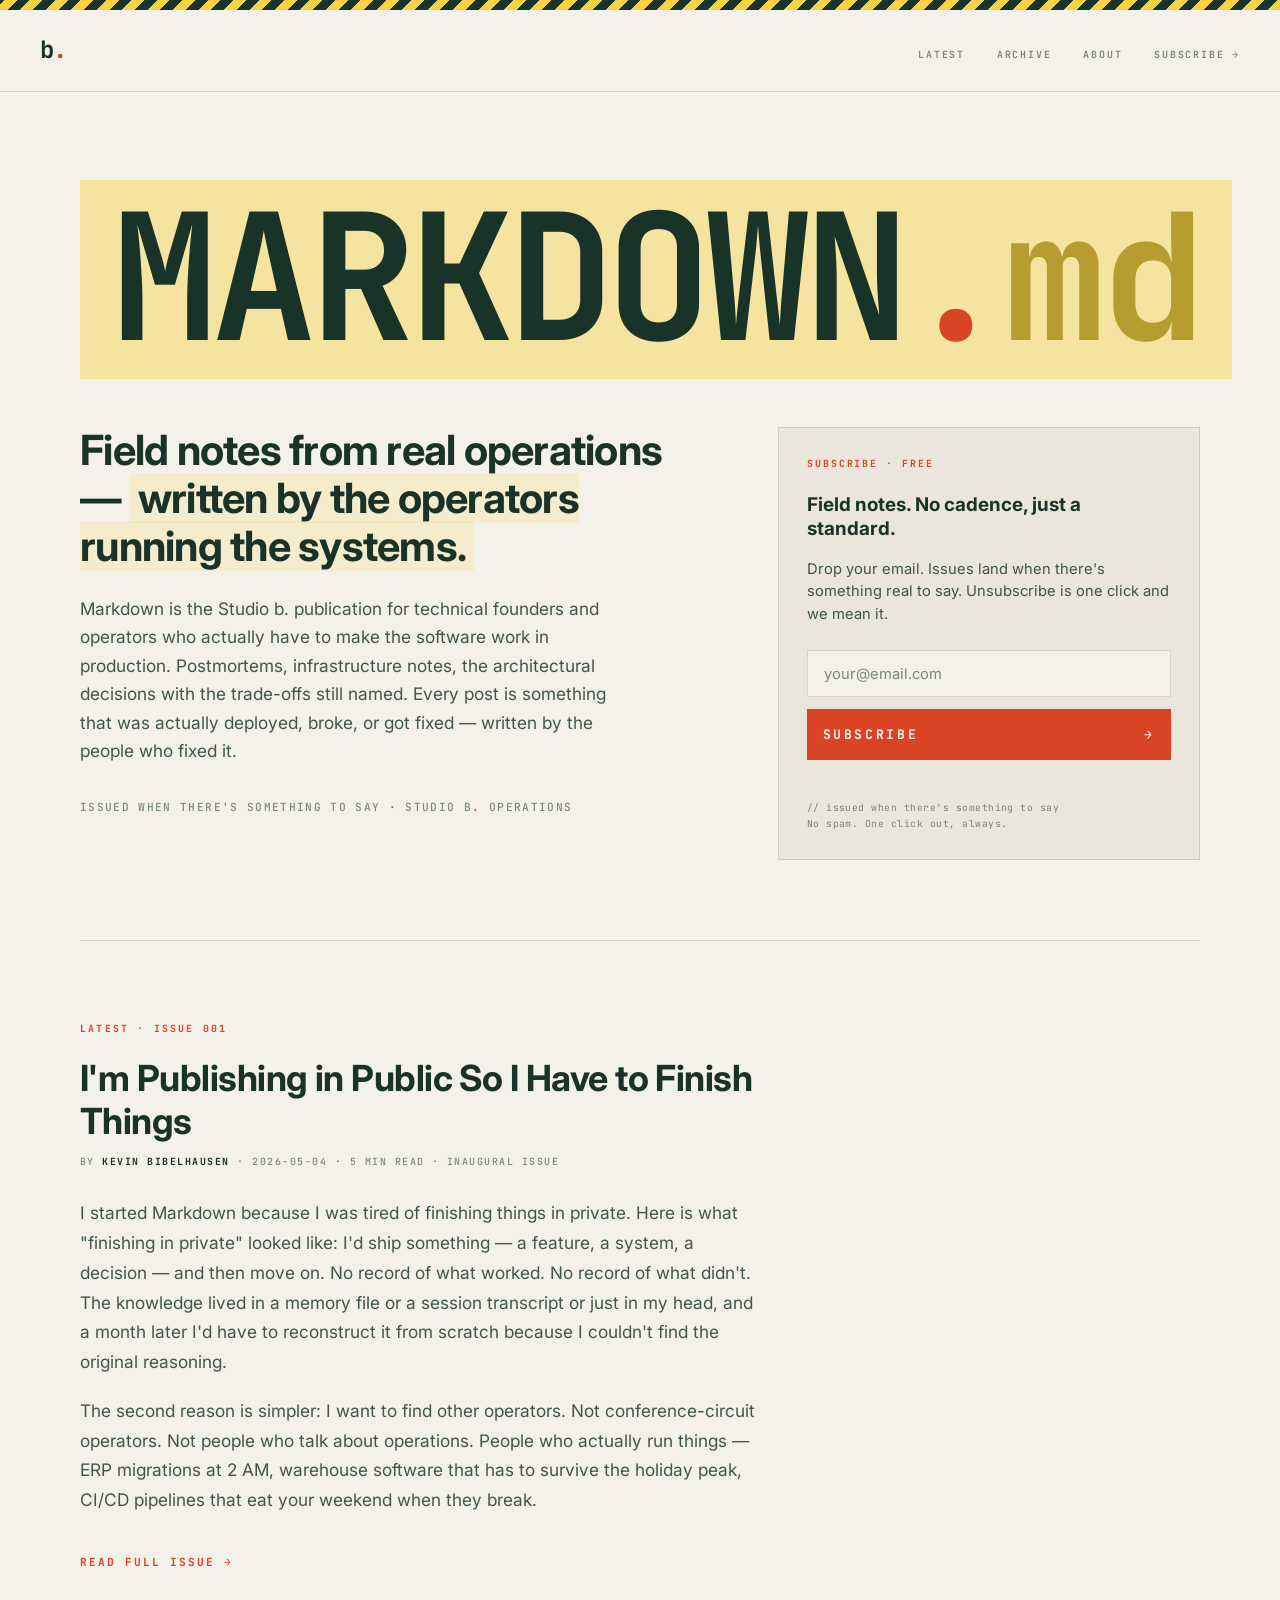
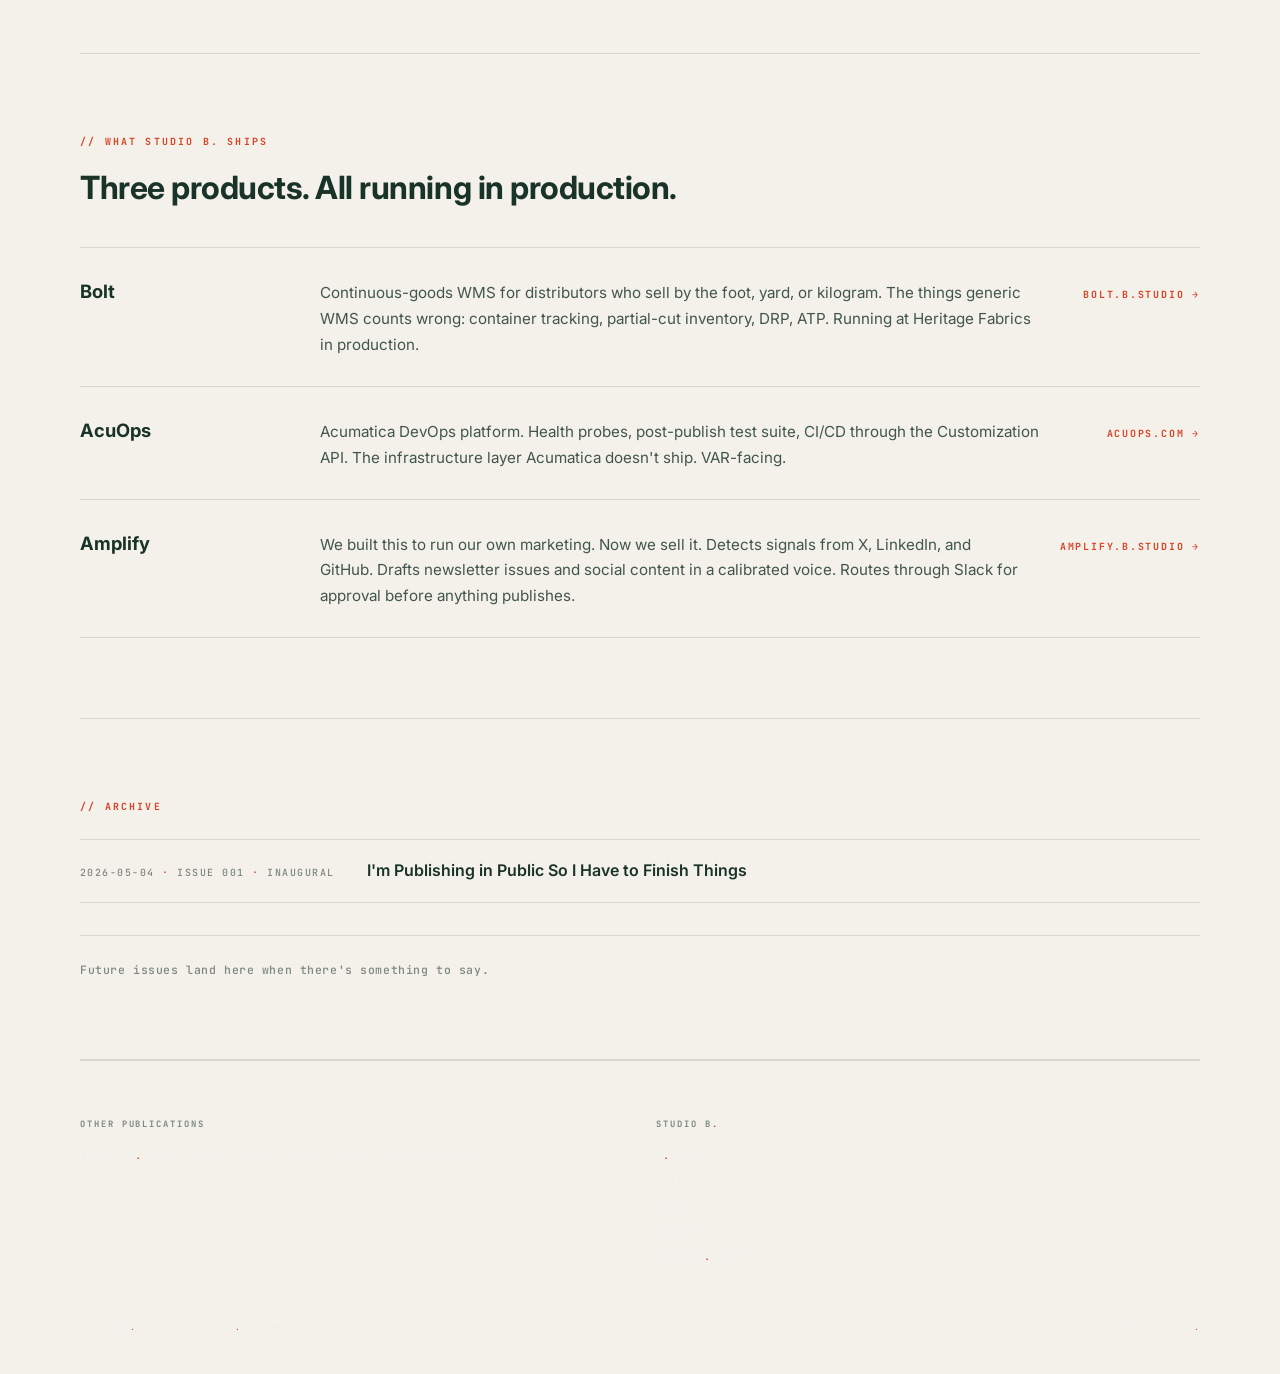
==== index.html @ 2ec3ddc0 "design(masthead): full-bleed logo position to match b.studio The b. logo was inside .surface (max-wi" ====
<!DOCTYPE html>
<html lang="en">
<head>
  <meta charset="UTF-8" />
  <meta name="viewport" content="width=device-width, initial-scale=1.0" />
  <title>Markdown, by Studio b. — Field notes from real operations.</title>
  <meta name="description" content="A newsletter for operators and technical founders running real operations. War stories from the client work and the products we ship — Bolt, AcuOps, and Amplify.">
  <meta property="og:type" content="website">
  <meta property="og:site_name" content="Markdown, by Studio b.">
  <meta property="og:title" content="Field notes from real operations.">
  <meta property="og:description" content="A newsletter for operators and technical founders. War stories from the client work and the products we ship.">
  <meta property="og:url" content="https://markdown.b.studio">
  <meta name="twitter:card" content="summary_large_image">
  <link rel="preconnect" href="https://fonts.googleapis.com" />
  <link rel="preconnect" href="https://fonts.gstatic.com" crossorigin />
  <link href="https://fonts.googleapis.com/css2?family=Inter:wght@400;500;600;700;800&family=JetBrains+Mono:wght@400;500;700&display=swap" rel="stylesheet" />
  <style>
    *, *::before, *::after { box-sizing: border-box; margin: 0; padding: 0; }

    :root {
      color-scheme: light;
      --bg:             #F4F1EB;            /* paper */
      --surface:        #EAE6DC;            /* paper-dk — cards, panels */
      --surface-2:      #DFDACE;            /* paper-darker — input wells */
      --forest:         #1A3328;
      --display:        #1A3328;            /* primary text — forest */
      --body-text:      rgba(26,51,40,0.82); /* forest @ 82% — body */
      --dim:            rgba(26,51,40,0.55); /* forest @ 55% — meta */
      --rule:           rgba(26,51,40,0.14);
      --vermillion:     #D94425;
      --vermillion-12:  rgba(217,68,37,0.12);
      --yolk:           #F7D344;
      --yolk-dim:       rgba(247,211,68,0.85);
      --yolk-45:        rgba(247,211,68,0.45); /* wordmark wash */
      --yolk-08:        rgba(247,211,68,0.18); /* highlight wash */
      --stripe-height:  10px;
    }

    html { height: 100%; scroll-behavior: smooth; }
    body { background: var(--bg); color: var(--body-text); font-family: 'Inter', sans-serif; font-size: 1rem; line-height: 1.65; min-height: 100vh; -webkit-font-smoothing: antialiased; overflow-x: hidden; }

    /* caution stripe — yolk on forest reads as warning tape on paper */
    .caution-stripe {
      height: var(--stripe-height);
      background: repeating-linear-gradient(-45deg,
        var(--yolk) 0, var(--yolk) 9px,
        var(--forest) 9px, var(--forest) 18px);
    }

    /* container */
    .surface {
      max-width: 1200px;
      margin: 0 auto;
      padding: 0 2.5rem;
    }

    /* masthead */
    .masthead {
      display: flex; align-items: baseline; justify-content: space-between;
      padding: 1.75rem 2.5rem;
      border-bottom: 1px solid var(--rule);
    }
    .bmark {
      font-family: 'JetBrains Mono', monospace;
      font-weight: 700; font-size: 1.5rem;
      color: var(--display); letter-spacing: -0.04em;
      text-decoration: none; line-height: 1;
    }
    .bmark .dot { color: var(--vermillion); }
    .main-nav {
      display: flex; gap: 2rem;
      font-family: 'JetBrains Mono', monospace;
      font-size: 0.62rem; font-weight: 700;
      text-transform: uppercase; letter-spacing: 0.18em;
    }
    .main-nav a {
      color: var(--dim); text-decoration: none; transition: color 0.12s;
    }
    .main-nav a:hover { color: var(--vermillion); }

    /* hero: full-width wordmark + 60/40 grid */
    .hero {
      padding: 5.5rem 0 5rem;
      border-bottom: 1px solid var(--rule);
    }
    .wordmark {
      font-family: 'JetBrains Mono', monospace;
      font-weight: 700;
      font-size: clamp(4rem, 14vw, 11rem);
      line-height: 1;
      letter-spacing: -0.04em;
      color: var(--forest);
      margin-bottom: 3rem;
      display: inline-block;
      background: var(--yolk-45);
      padding: 0.05em 0.18em 0.08em;
      box-decoration-break: clone;
      -webkit-box-decoration-break: clone;
    }
    .hero-grid {
      display: grid;
      grid-template-columns: 60fr 40fr;
      gap: 4rem;
      align-items: start;
    }
    .wordmark .ext { color: var(--yolk); filter: brightness(0.74); }
    .wordmark .dot { color: var(--vermillion); }
    .hero-left h1 {
      font-family: 'Inter', sans-serif;
      font-weight: 700;
      font-size: clamp(1.85rem, 3.5vw, 2.6rem);
      line-height: 1.15;
      letter-spacing: -0.018em;
      color: var(--display);
      margin-bottom: 1.5rem;
      max-width: 22ch;
    }
    .hero-left h1 .highlight {
      background: var(--yolk-08);
      color: var(--forest);
      padding: 0 0.2em;
      font-weight: 700;
    }
    .hero-lede {
      font-size: 1.08rem;
      line-height: 1.65;
      color: var(--body-text);
      max-width: 50ch;
      margin-bottom: 2rem;
    }
    .hero-meta {
      font-family: 'JetBrains Mono', monospace;
      font-size: 0.7rem; font-weight: 500;
      letter-spacing: 0.12em; text-transform: uppercase;
      color: var(--dim);
    }
    .hero-meta .vm { color: var(--vermillion); }

    /* subscribe card */
    .subscribe-card {
      background: var(--surface);
      padding: 1.75rem;
      border: 1px solid var(--rule);
    }
    .subscribe-card .card-label {
      font-family: 'JetBrains Mono', monospace;
      font-size: 0.62rem; font-weight: 700;
      text-transform: uppercase; letter-spacing: 0.2em;
      color: var(--vermillion);
      margin-bottom: 1.25rem;
    }
    .subscribe-card h3 {
      font-family: 'Inter', sans-serif;
      font-weight: 700; font-size: 1.18rem; line-height: 1.3;
      color: var(--display);
      margin-bottom: 1rem;
    }
    .subscribe-card .card-body {
      font-size: 0.92rem; line-height: 1.55;
      color: var(--body-text);
      margin-bottom: 1.5rem;
    }
    .subscribe-card input[type="email"] {
      width: 100%;
      background: var(--bg); border: 1px solid var(--rule);
      color: var(--display);
      padding: 0.85rem 1rem;
      font-family: 'Inter', sans-serif; font-size: 0.92rem;
      margin-bottom: 0.75rem;
      border-radius: 0;
      outline: none;
      transition: border-color 0.12s;
    }
    .subscribe-card input[type="email"]:focus { border-color: var(--vermillion); }
    .subscribe-card input[type="email"]::placeholder { color: var(--dim); }
    .subscribe-card .submit-btn {
      width: 100%;
      background: var(--vermillion); color: var(--bg);
      border: none;
      padding: 1.05rem 1rem;
      font-family: 'JetBrains Mono', monospace;
      font-size: 0.82rem; font-weight: 700;
      text-transform: uppercase; letter-spacing: 0.2em;
      cursor: pointer; transition: background 0.12s;
      display: flex; justify-content: space-between; align-items: center;
    }
    .subscribe-card .submit-btn:hover { background: #B83820; }
    .subscribe-card .submit-btn[disabled] { opacity: 0.6; cursor: wait; }
    .subscribe-card .footnote {
      margin-top: 1rem;
      font-family: 'JetBrains Mono', monospace;
      font-size: 0.6rem; line-height: 1.6;
      color: var(--dim); letter-spacing: 0.05em;
    }
    .form-status {
      font-family: 'JetBrains Mono', monospace;
      font-size: 0.7rem; color: var(--dim);
      margin-top: 0.75rem; min-height: 1.1em;
      line-height: 1.5;
    }
    .form-status.error { color: var(--vermillion); }
    .form-status.ok { color: var(--yolk); }

    /* featured article block */
    .featured {
      padding: 5rem 0;
      border-bottom: 1px solid var(--rule);
    }
    .sec-eyebrow {
      font-family: 'JetBrains Mono', monospace;
      font-size: 0.62rem; font-weight: 700;
      text-transform: uppercase; letter-spacing: 0.22em;
      color: var(--vermillion);
      margin-bottom: 1.25rem;
    }
    .featured-title {
      font-family: 'Inter', sans-serif;
      font-weight: 700;
      font-size: clamp(1.75rem, 3vw, 2.25rem);
      line-height: 1.2;
      letter-spacing: -0.015em;
      color: var(--display);
      margin-bottom: 0.65rem;
      max-width: 32ch;
      text-decoration: none;
      display: block;
      transition: color 0.12s;
    }
    .featured-title:hover { color: var(--vermillion); }
    .byline {
      font-family: 'JetBrains Mono', monospace;
      font-size: 0.62rem; font-weight: 500;
      text-transform: uppercase; letter-spacing: 0.15em;
      color: var(--dim);
      margin-bottom: 1.75rem;
    }
    .byline .vm { color: var(--vermillion); }
    .byline strong { color: var(--display); font-weight: 700; }
    .featured-lede {
      max-width: 680px;
      font-size: 1.08rem;
      line-height: 1.72;
      color: var(--body-text);
      margin-bottom: 2rem;
    }
    .featured-lede p { margin-bottom: 1.2rem; }
    .read-link {
      font-family: 'JetBrains Mono', monospace;
      font-size: 0.7rem; font-weight: 700;
      text-transform: uppercase; letter-spacing: 0.18em;
      color: var(--vermillion);
      text-decoration: none;
      transition: color 0.12s;
    }
    .read-link:hover { color: var(--display); }

    /* what we ship */
    .ships {
      padding: 5rem 0;
      border-bottom: 1px solid var(--rule);
    }
    .ships-headline {
      font-family: 'Inter', sans-serif;
      font-weight: 700;
      font-size: clamp(1.4rem, 2.5vw, 2rem);
      line-height: 1.15;
      color: var(--display);
      margin-bottom: 2.5rem;
      letter-spacing: -0.015em;
    }
    .ship-card {
      display: grid;
      grid-template-columns: 200px 1fr auto;
      gap: 2.5rem;
      align-items: baseline;
      padding: 1.75rem 0;
      border-top: 1px solid var(--rule);
    }
    .ship-card:last-child { border-bottom: 1px solid var(--rule); }
    .ship-name {
      font-family: 'Inter', sans-serif;
      font-weight: 700; font-size: 1.15rem;
      color: var(--display); text-decoration: none;
      transition: color 0.12s;
    }
    .ship-name:hover { color: var(--vermillion); }
    .ship-body {
      font-size: 0.95rem; line-height: 1.7;
      color: var(--body-text);
    }
    .ship-link {
      font-family: 'JetBrains Mono', monospace;
      font-size: 0.62rem; font-weight: 700;
      letter-spacing: 0.18em; text-transform: uppercase;
      color: var(--vermillion); text-decoration: none;
      white-space: nowrap; transition: color 0.12s;
    }
    .ship-link:hover { color: var(--display); }

    /* archive */
    .archive {
      padding: 5rem 0;
      border-bottom: 1px solid var(--rule);
    }
    .archive-list {
      list-style: none;
      margin-top: 1.5rem;
    }
    .archive-item {
      display: flex;
      align-items: baseline;
      gap: 2rem;
      padding: 1.25rem 0;
      border-top: 1px solid var(--rule);
    }
    .archive-item:last-child { border-bottom: 1px solid var(--rule); }
    .archive-meta {
      font-family: 'JetBrains Mono', monospace;
      font-size: 0.62rem; font-weight: 500;
      text-transform: uppercase; letter-spacing: 0.15em;
      color: var(--dim);
      white-space: nowrap;
      flex-shrink: 0;
    }
    .archive-meta .vm { color: var(--vermillion); }
    .archive-title {
      font-family: 'Inter', sans-serif;
      font-weight: 600; font-size: 1rem;
      color: var(--display);
      text-decoration: none;
      transition: color 0.12s;
      line-height: 1.35;
    }
    .archive-title:hover { color: var(--vermillion); }
    .archive-future {
      font-family: 'JetBrains Mono', monospace;
      font-size: 0.72rem; font-weight: 500;
      color: var(--dim);
      letter-spacing: 0.05em;
      margin-top: 2rem;
      padding-top: 1.5rem;
      border-top: 1px solid var(--rule);
    }

    /* footer */
    footer {
      padding: 3.5rem 0 2rem;
      border-top: 1px solid var(--rule);
      display: grid;
      grid-template-columns: 1fr 1fr;
      gap: 2rem;
    }
    footer h4 {
      font-family: 'JetBrains Mono', monospace;
      font-size: 0.55rem; font-weight: 700;
      letter-spacing: 0.22em; text-transform: uppercase;
      color: var(--dim); margin-bottom: 0.75rem;
    }
    footer a {
      display: block;
      font-family: 'JetBrains Mono', monospace;
      font-size: 0.65rem; letter-spacing: 0.08em;
      color: rgba(237,237,237,0.35); text-decoration: none;
      padding: 0.25rem 0; transition: color 0.12s;
    }
    footer a:hover { color: var(--display); }
    .footer-bottom {
      padding: 1.25rem 0 2.5rem;
      display: flex; justify-content: space-between; align-items: center;
      font-family: 'JetBrains Mono', monospace;
      font-size: 0.5rem; letter-spacing: 0.15em;
      text-transform: uppercase;
      color: rgba(237,237,237,0.2);
      flex-wrap: wrap; gap: 0.5rem;
    }
    .footer-bottom .vm { color: var(--vermillion); }

    /* responsive */
    @media (max-width: 900px) {
      .hero-grid { grid-template-columns: 1fr; gap: 3rem; padding: 3.5rem 0 3rem; }
      .ship-card { grid-template-columns: 1fr; gap: 0.75rem; }
      footer { grid-template-columns: 1fr; }
    }
    @media (max-width: 600px) {
      .surface { padding: 0 1.5rem; }
      .masthead { padding: 1rem 1.5rem; }
      .main-nav { gap: 1rem; }
      .featured, .ships, .archive { padding: 3rem 0; }
      .archive-item { flex-direction: column; gap: 0.4rem; }
      .footer-bottom { flex-direction: column; align-items: flex-start; }
    }
  </style>
</head>
<body>

<div class="caution-stripe"></div>

<div class="masthead">
  <a href="https://b.studio/" class="bmark">b<span class="dot">.</span></a>
  <nav class="main-nav">
    <a href="#featured">Latest</a>
    <a href="#archive">Archive</a>
    <a href="https://b.studio">About</a>
    <a href="#subscribe">Subscribe →</a>
  </nav>
</div>

<div class="surface">

  <!-- hero: wordmark spans full width, then hero text + subscribe side-by-side -->
  <div class="hero">
    <div class="wordmark">MARKDOWN<span class="dot">.</span><span class="ext">md</span></div>
    <div class="hero-grid">
    <div class="hero-left">
      <h1>Field notes from real operations — <span class="highlight">written by the operators running the systems.</span></h1>
      <p class="hero-lede">Markdown is the Studio b. publication for technical founders and operators who actually have to make the software work in production. Postmortems, infrastructure notes, the architectural decisions with the trade-offs still named. Every post is something that was actually deployed, broke, or got fixed — written by the people who fixed it.</p>
      <p class="hero-meta">ISSUED WHEN THERE'S SOMETHING TO SAY <span class="vm">·</span> STUDIO B<span class="vm">.</span> OPERATIONS</p>
    </div>
    <div class="hero-right" id="subscribe">
      <div class="subscribe-card">
        <p class="card-label">Subscribe · free</p>
        <h3>Field notes. No cadence, just a standard.</h3>
        <p class="card-body">Drop your email. Issues land when there's something real to say. Unsubscribe is one click and we mean it.</p>
        <form id="subscribe-form" novalidate>
          <input type="email" id="subscribe-email" placeholder="your@email.com" autocomplete="email" required />
          <button class="submit-btn" type="submit">
            <span>Subscribe</span>
            <span>→</span>
          </button>
        </form>
        <p class="form-status" id="subscribe-status" role="status" aria-live="polite"></p>
        <p class="footnote">// issued when there's something to say<br>No spam. One click out, always.</p>
      </div>
    </div>
    </div>
  </div>

  <!-- featured article: Issue 001 -->
  <section class="featured" id="featured">
    <p class="sec-eyebrow">LATEST · ISSUE 001</p>
    <a href="/issues/001-publishing-in-public.html" class="featured-title">I'm Publishing in Public So I Have to Finish Things</a>
    <p class="byline">BY <strong>KEVIN BIBELHAUSEN</strong> <span class="vm">·</span> 2026-05-04 <span class="vm">·</span> 5 MIN READ <span class="vm">·</span> INAUGURAL ISSUE</p>
    <div class="featured-lede">
      <p>I started Markdown because I was tired of finishing things in private. Here is what "finishing in private" looked like: I'd ship something — a feature, a system, a decision — and then move on. No record of what worked. No record of what didn't. The knowledge lived in a memory file or a session transcript or just in my head, and a month later I'd have to reconstruct it from scratch because I couldn't find the original reasoning.</p>
      <p>The second reason is simpler: I want to find other operators. Not conference-circuit operators. Not people who talk about operations. People who actually run things — ERP migrations at 2 AM, warehouse software that has to survive the holiday peak, CI/CD pipelines that eat your weekend when they break.</p>
    </div>
    <a href="/issues/001-publishing-in-public.html" class="read-link">Read full issue →</a>
  </section>

  <!-- what we ship -->
  <section class="ships" id="ships">
    <p class="sec-eyebrow">// What Studio b<span style="color:var(--vermillion)">.</span> ships</p>
    <h2 class="ships-headline">Three products. All running in production.</h2>
    <div class="ship-card">
      <a href="https://bolt.b.studio" class="ship-name">Bolt</a>
      <p class="ship-body">Continuous-goods WMS for distributors who sell by the foot, yard, or kilogram. The things generic WMS counts wrong: container tracking, partial-cut inventory, DRP, ATP. Running at Heritage Fabrics in production.</p>
      <a href="https://bolt.b.studio" class="ship-link">bolt.b<span style="color:var(--vermillion)">.</span>studio →</a>
    </div>
    <div class="ship-card">
      <a href="https://acuops.com" class="ship-name">AcuOps</a>
      <p class="ship-body">Acumatica DevOps platform. Health probes, post-publish test suite, CI/CD through the Customization API. The infrastructure layer Acumatica doesn't ship. VAR-facing.</p>
      <a href="https://acuops.com" class="ship-link">acuops.com →</a>
    </div>
    <div class="ship-card">
      <a href="https://amplify.b.studio" class="ship-name">Amplify</a>
      <p class="ship-body">We built this to run our own marketing. Now we sell it. Detects signals from X, LinkedIn, and GitHub. Drafts newsletter issues and social content in a calibrated voice. Routes through Slack for approval before anything publishes.</p>
      <a href="https://amplify.b.studio" class="ship-link">amplify.b<span style="color:var(--vermillion)">.</span>studio →</a>
    </div>
  </section>

  <!-- archive -->
  <section class="archive" id="archive">
    <p class="sec-eyebrow">// Archive</p>
    <ul class="archive-list">
      <li class="archive-item">
        <span class="archive-meta">2026-05-04 <span class="vm">·</span> ISSUE 001 <span class="vm">·</span> INAUGURAL</span>
        <a href="/issues/001-publishing-in-public.html" class="archive-title">I'm Publishing in Public So I Have to Finish Things</a>
      </li>
    </ul>
    <p class="archive-future">Future issues land here when there's something to say.</p>
  </section>

  <!-- footer -->
  <footer>
    <div>
      <h4>Other publications</h4>
      <a href="https://lmmi.b.studio">Studio b<span style="color:var(--vermillion)">.</span> LMMI — Lower Middle Market Direct Lending Index</a>
    </div>
    <div>
      <h4>Studio b<span style="color:var(--vermillion)">.</span></h4>
      <a href="https://b.studio">b<span style="color:var(--vermillion)">.</span>studio</a>
      <a href="https://bolt.b.studio">Bolt</a>
      <a href="https://acuops.com">AcuOps</a>
      <a href="https://amplify.b.studio">Amplify</a>
      <a href="mailto:hello@b.studio">hello@b<span style="color:var(--vermillion)">.</span>studio</a>
    </div>
  </footer>

  <div class="footer-bottom">
    <span>MARKDOWN<span class="vm">.</span>md · BY STUDIO B<span class="vm">.</span> · PUBLISHED BY KEVIN BIBELHAUSEN</span>
    <span>© 2026 STUDIO B<span class="vm">.</span></span>
  </div>

</div><!-- /surface -->

<script>
(function () {
  var form = document.getElementById('subscribe-form');
  var input = document.getElementById('subscribe-email');
  var status = document.getElementById('subscribe-status');
  var btn = form.querySelector('button[type="submit"]');
  var endpoint = 'https://webhook-router-production-2535.up.railway.app/api/subscribe/markdown';
  form.addEventListener('submit', async function (e) {
    e.preventDefault();
    var email = (input.value || '').trim();
    status.classList.remove('error', 'ok');
    if (!email || !/^[^\s@]+@[^\s@]+\.[^\s@]+$/.test(email)) {
      status.textContent = '// invalid email';
      status.classList.add('error');
      return;
    }
    btn.disabled = true;
    status.textContent = '// subscribing…';
    try {
      var r = await fetch(endpoint, {
        method: 'POST',
        headers: { 'Content-Type': 'application/json' },
        body: JSON.stringify({ email: email, utm_source: 'markdown.b.studio', utm_medium: 'web', utm_campaign: 'subscribe-form' }),
      });
      if (!r.ok) throw new Error('http ' + r.status);
      status.textContent = '// subscribed. check your inbox.';
      status.classList.add('ok');
      input.value = '';
    } catch (err) {
      status.textContent = '// could not subscribe — try again later';
      status.classList.add('error');
    } finally {
      btn.disabled = false;
    }
  });
})();
</script>

</body>
</html>
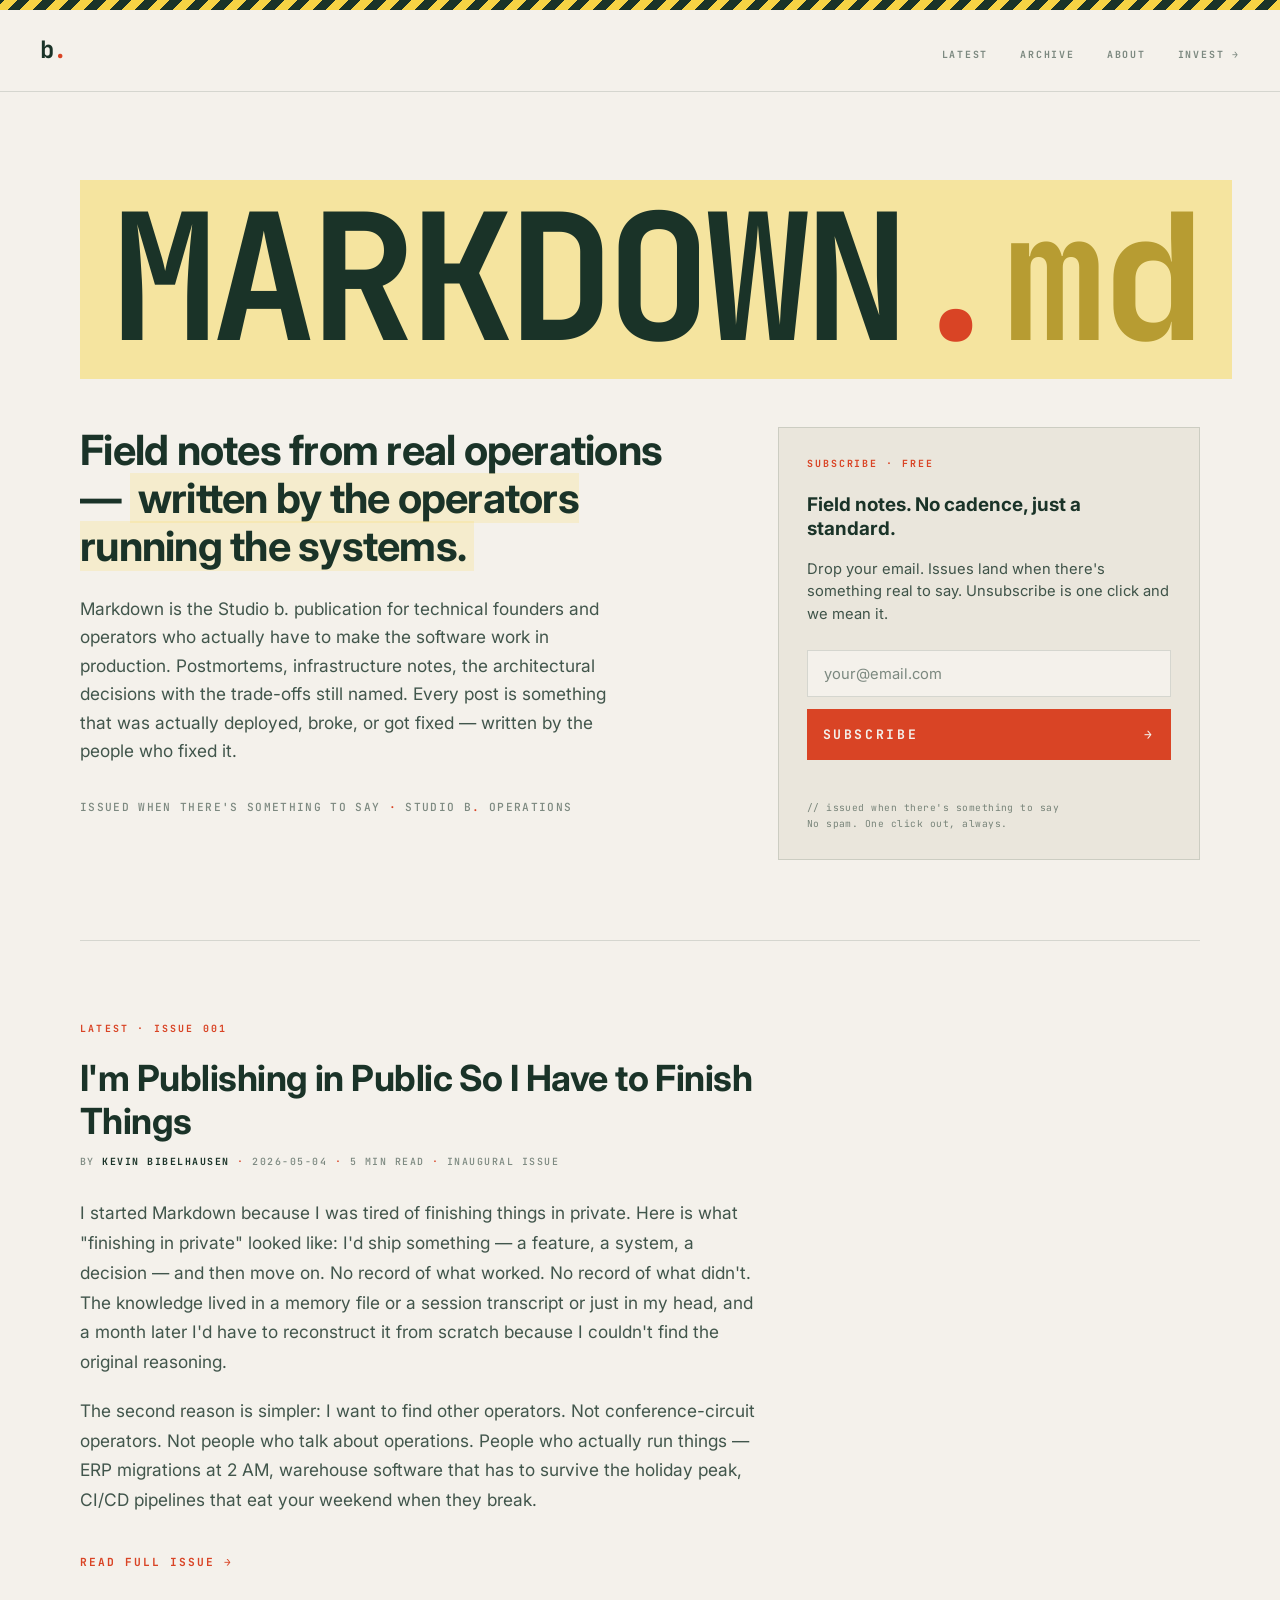
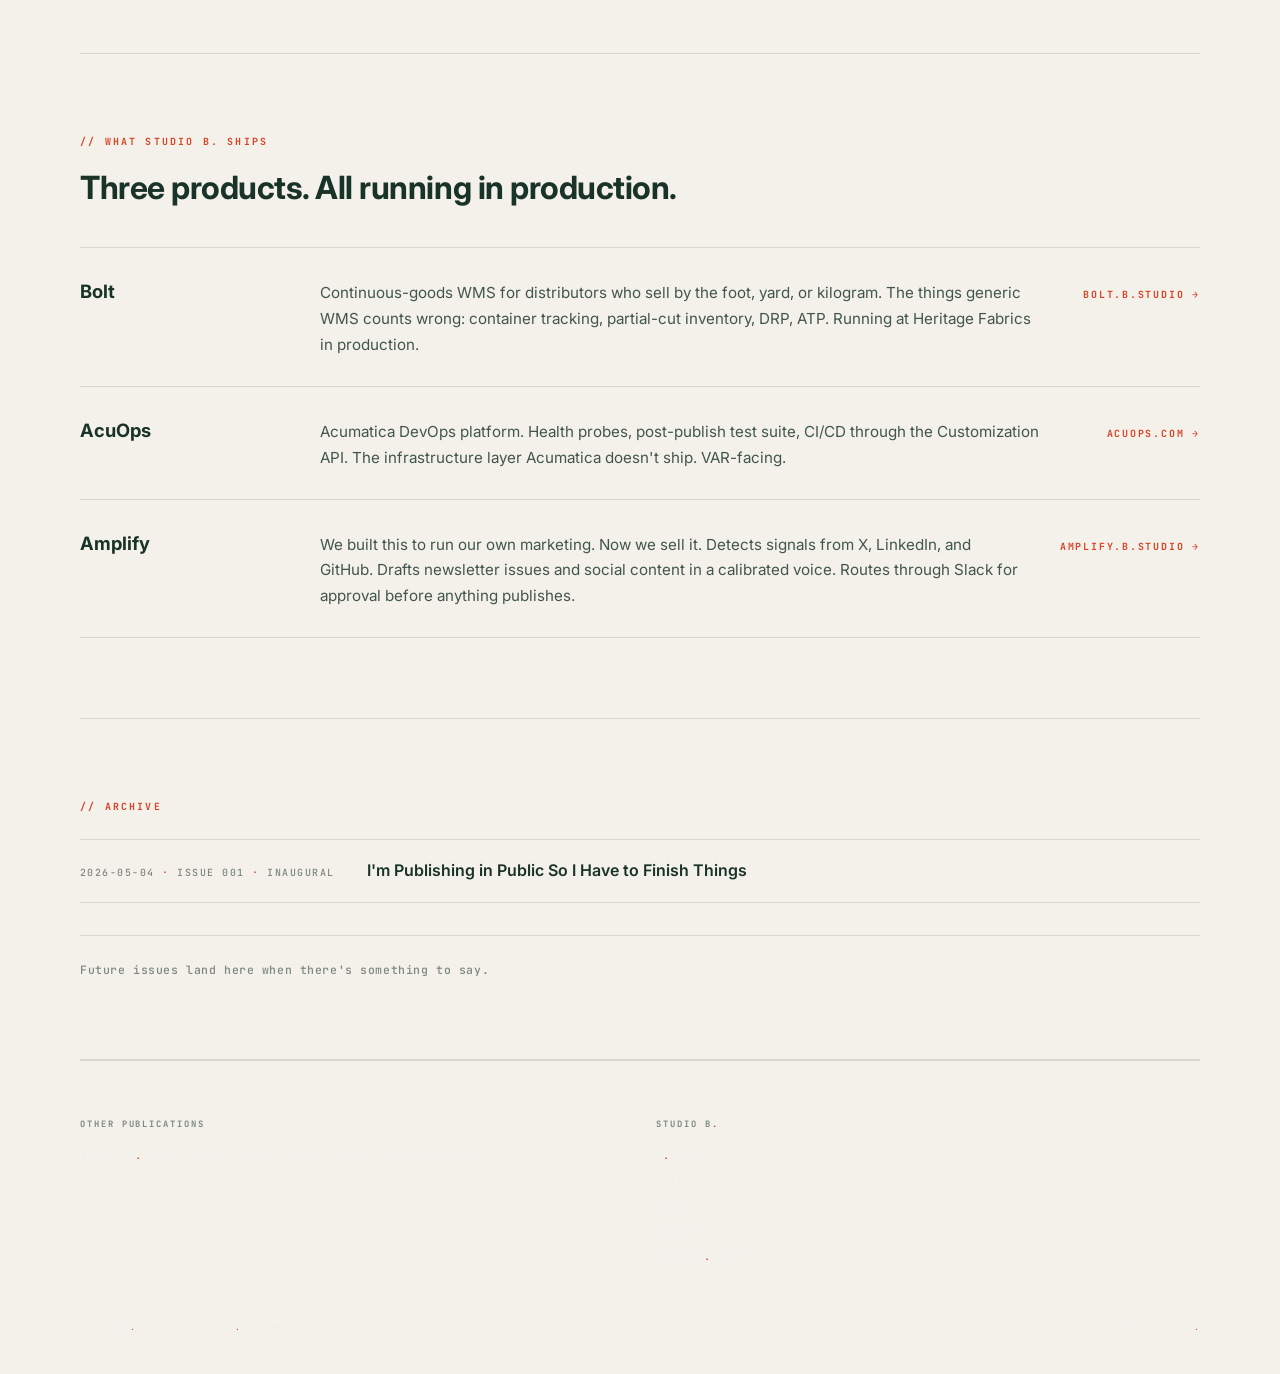
==== commit 5c45790d: "design: replace Subscribe nav link with Invest → Links header nav to invest.b.studio — subscribe wid" ====
--- a/index.html
+++ b/index.html
@@ -401,7 +401,7 @@
     <a href="#featured">Latest</a>
     <a href="#archive">Archive</a>
     <a href="https://b.studio">About</a>
-    <a href="#subscribe">Subscribe →</a>
+    <a href="https://invest.b.studio">Invest →</a>
   </nav>
 </div>
 
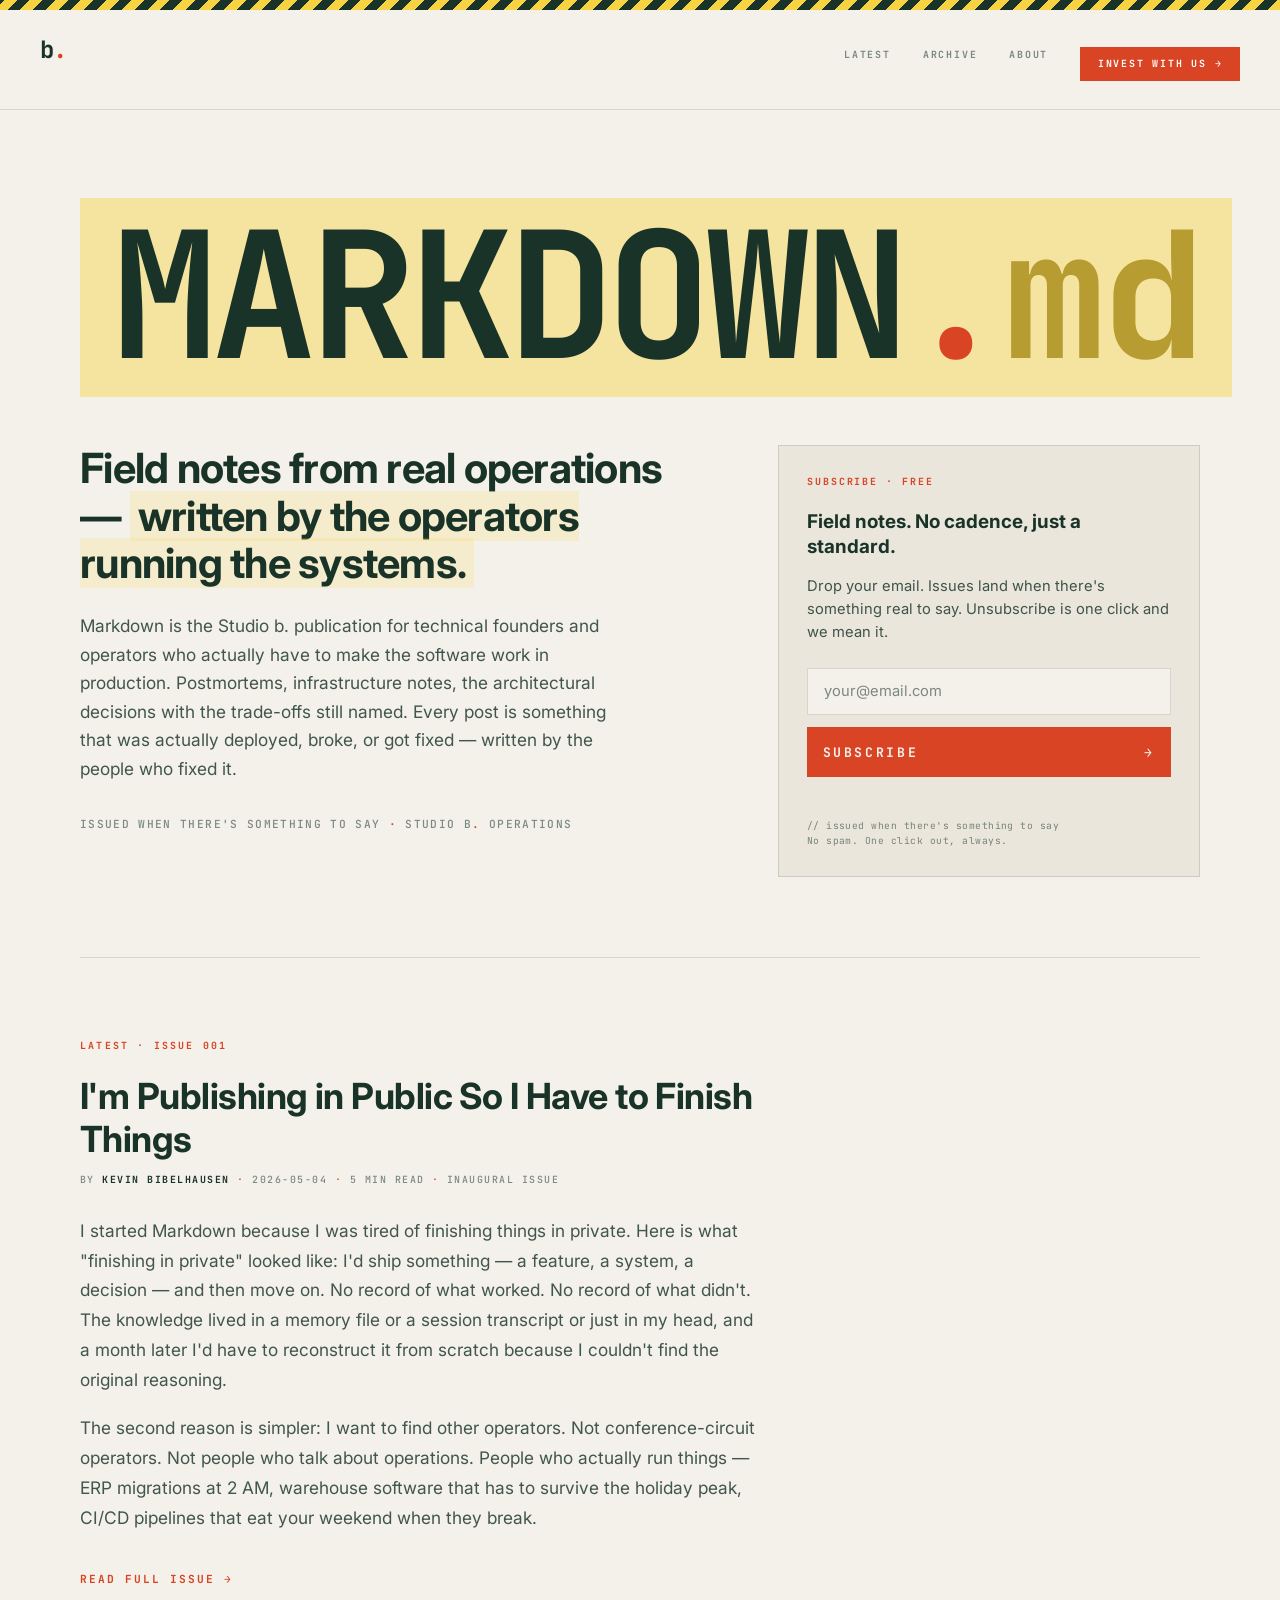
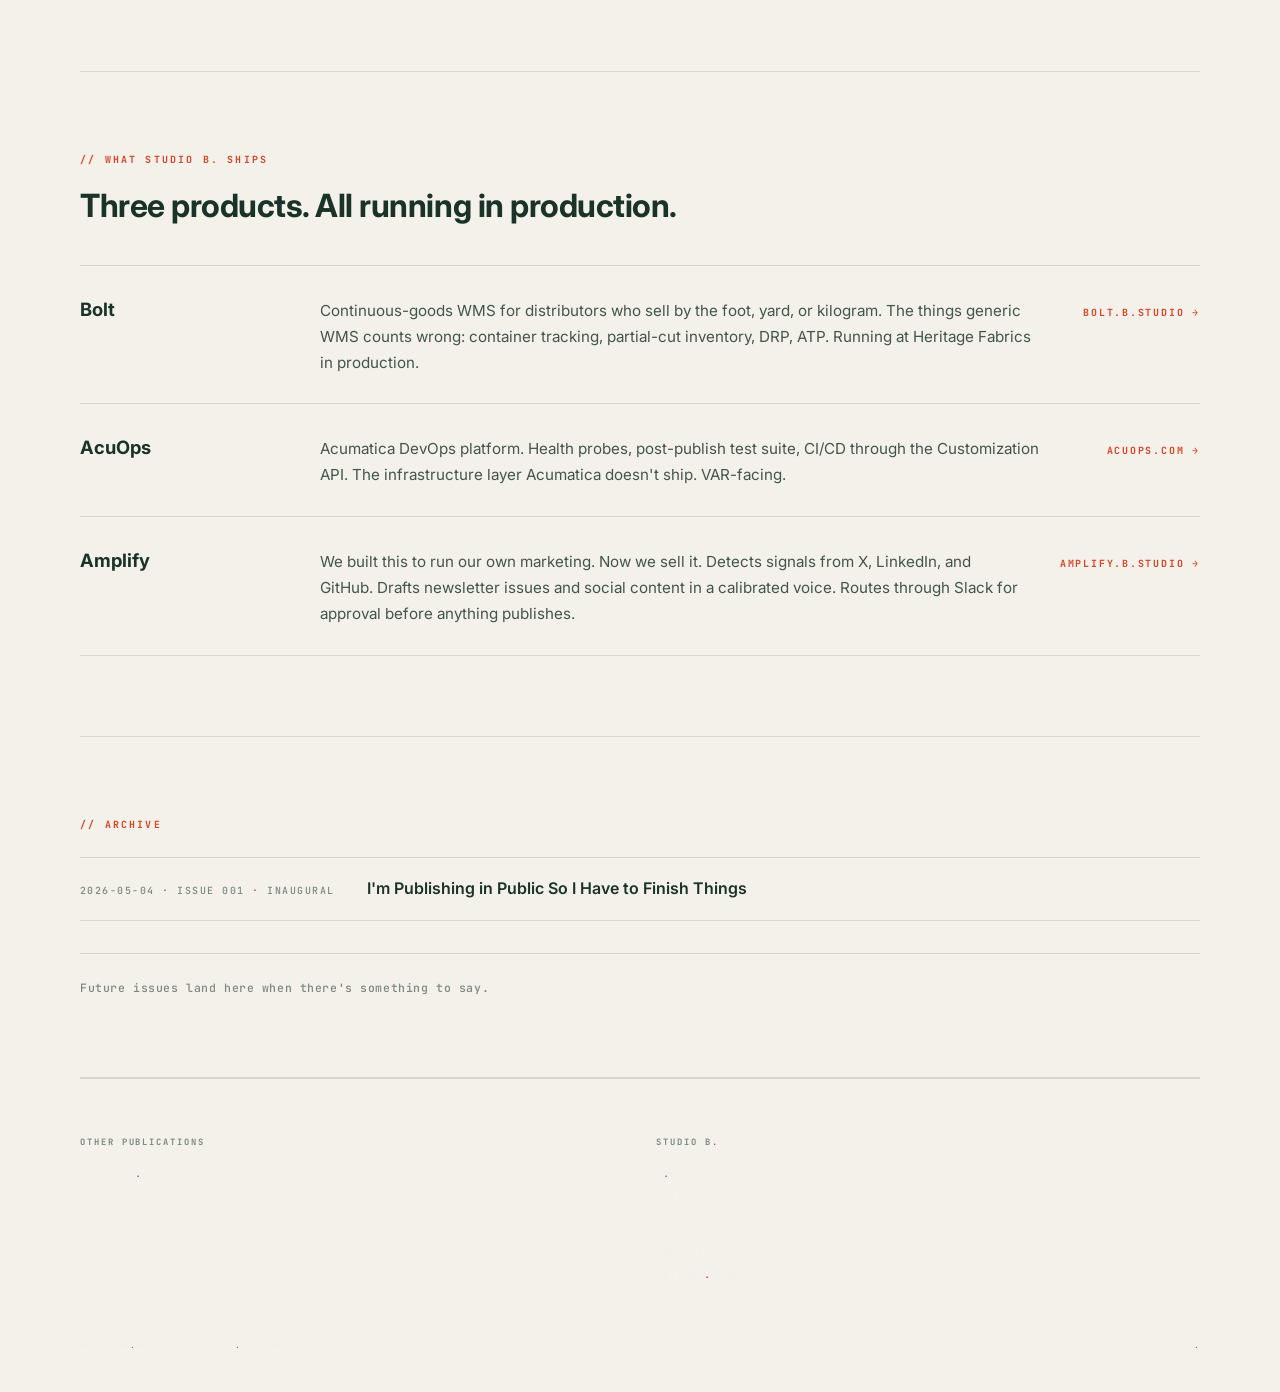
==== commit 3a82fcde: "design: style Invest nav link as vermillion button matching b.studio Co-Authored-By: Claude Opus 4.7" ====
--- a/index.html
+++ b/index.html
@@ -77,6 +77,14 @@
       color: var(--dim); text-decoration: none; transition: color 0.12s;
     }
     .main-nav a:hover { color: var(--vermillion); }
+    .main-nav a.nav-cta {
+      background: var(--vermillion);
+      color: #fff;
+      padding: 0.55rem 1.1rem;
+      white-space: nowrap;
+      transition: background 0.12s;
+    }
+    .main-nav a.nav-cta:hover { background: var(--forest); color: #fff; }
 
     /* hero: full-width wordmark + 60/40 grid */
     .hero {
@@ -401,7 +409,7 @@
     <a href="#featured">Latest</a>
     <a href="#archive">Archive</a>
     <a href="https://b.studio">About</a>
-    <a href="https://invest.b.studio">Invest →</a>
+    <a href="https://invest.b.studio" class="nav-cta">Invest with us →</a>
   </nav>
 </div>
 
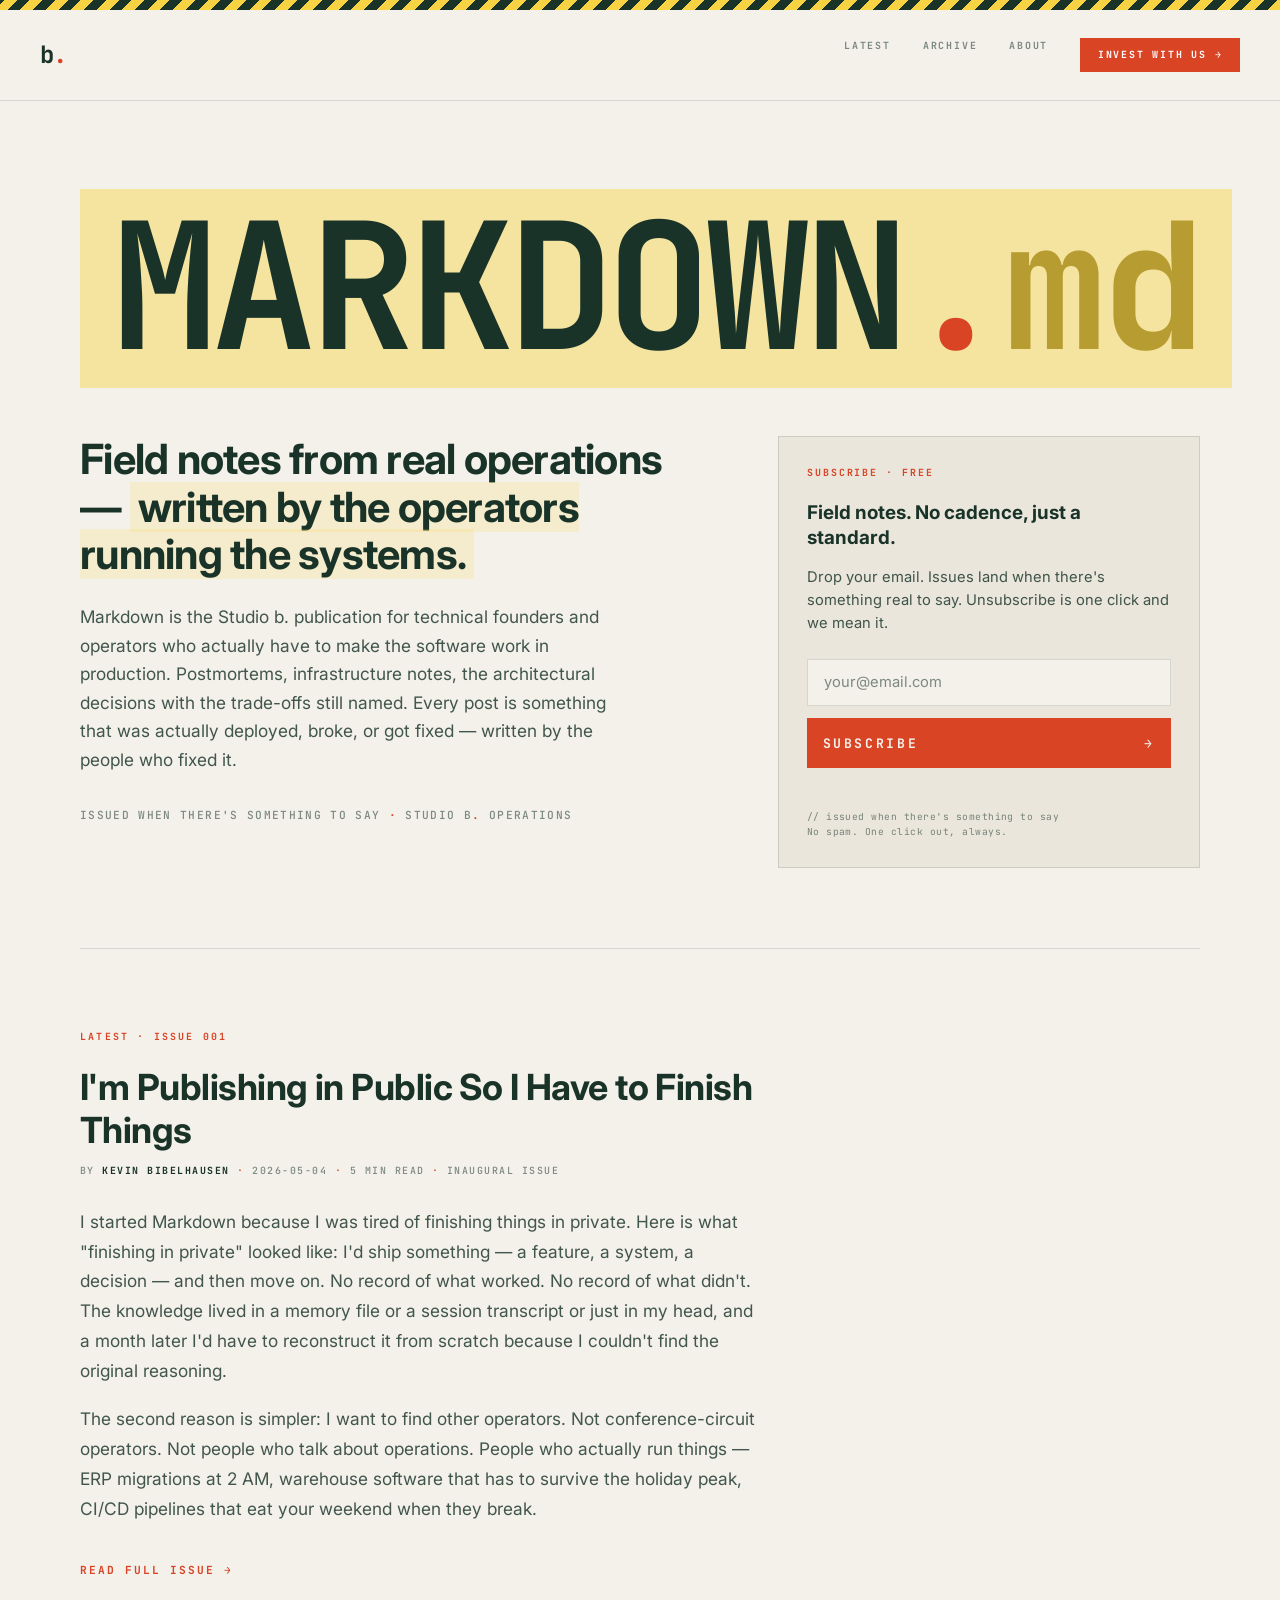
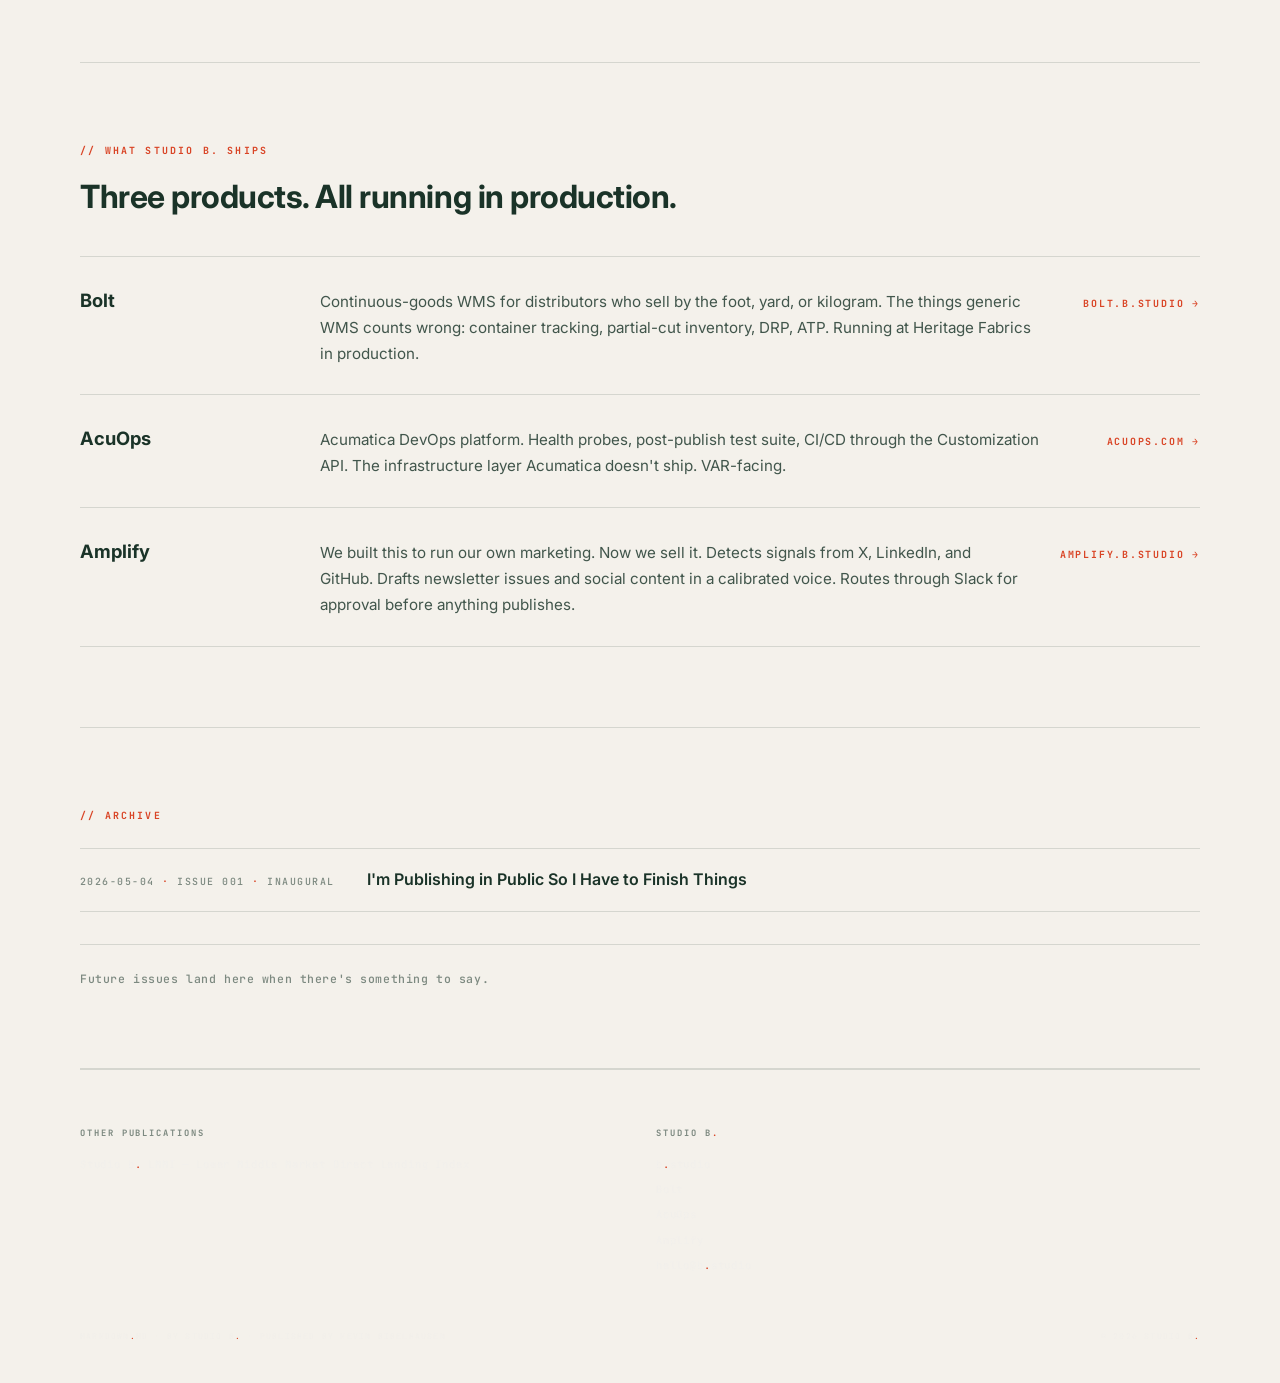
==== commit 4f349b8b: "fix: masthead align-items baseline → center for button alignment Co-Authored-By: Claude Opus 4.7 <no" ====
--- a/index.html
+++ b/index.html
@@ -56,7 +56,7 @@
 
     /* masthead */
     .masthead {
-      display: flex; align-items: baseline; justify-content: space-between;
+      display: flex; align-items: center; justify-content: space-between;
       padding: 1.75rem 2.5rem;
       border-bottom: 1px solid var(--rule);
     }
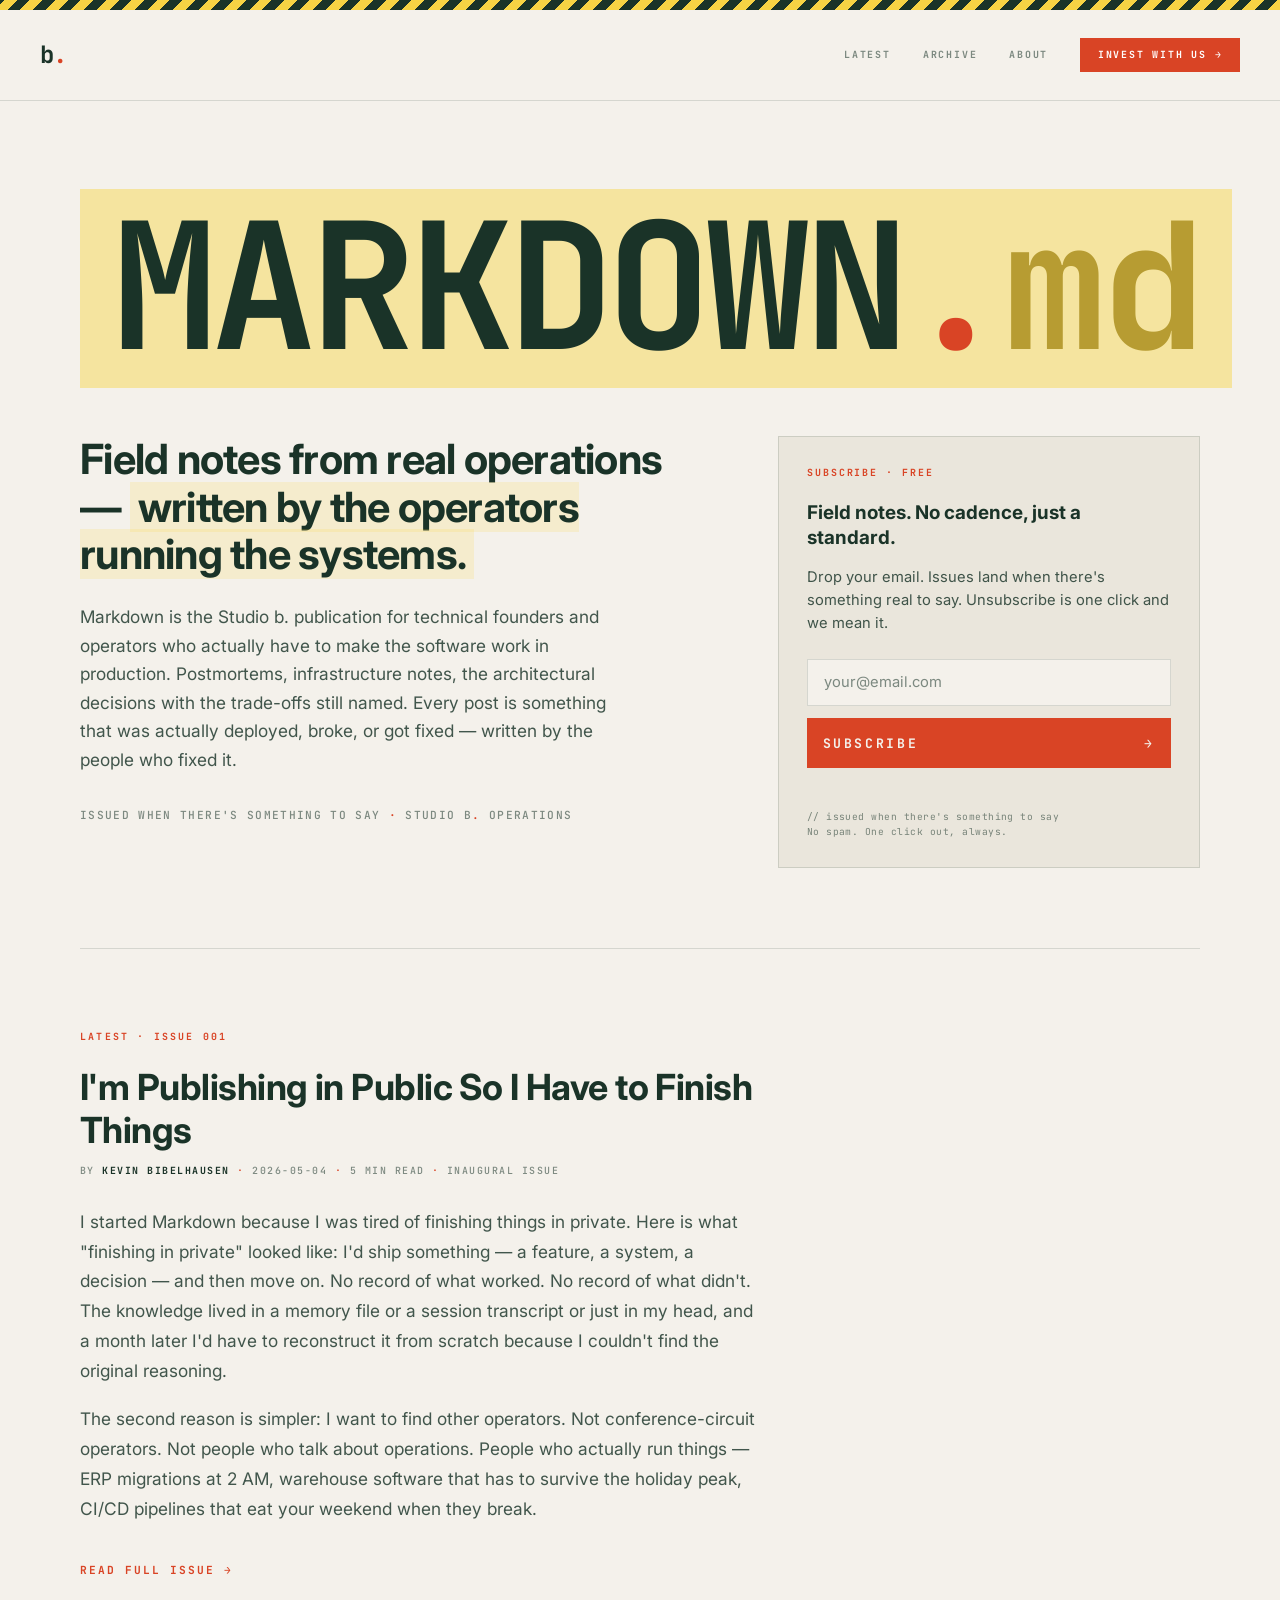
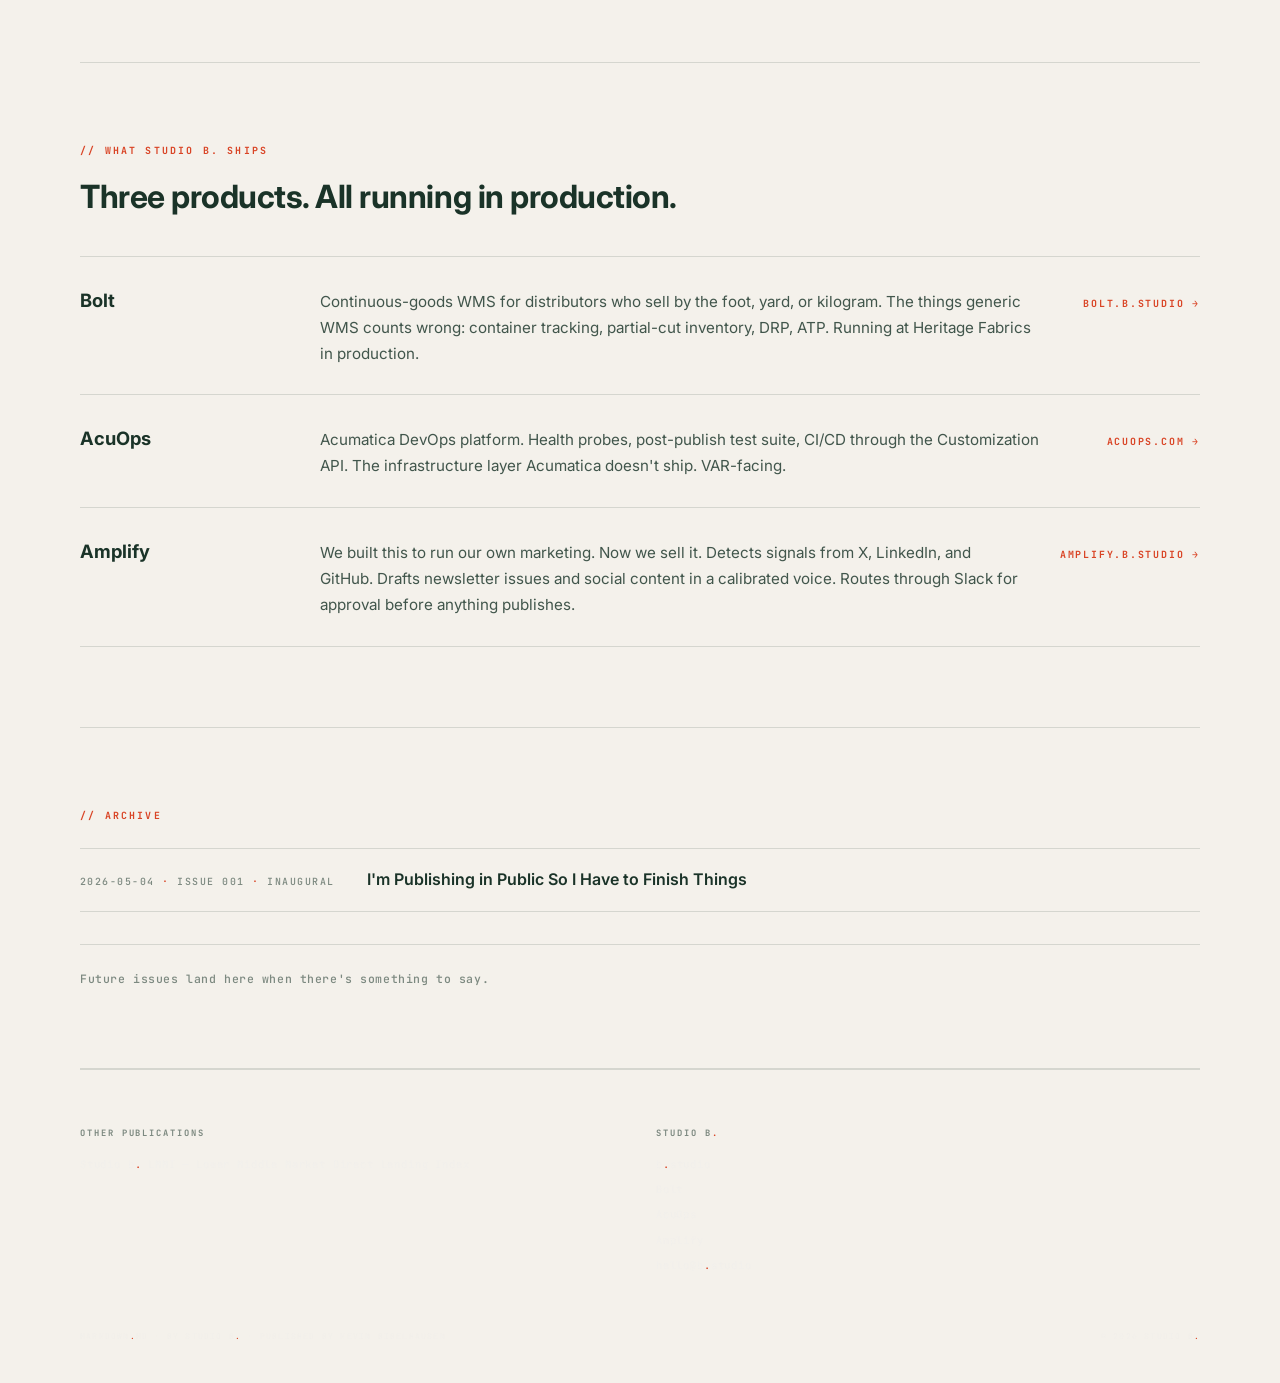
==== commit 57530523: "fix: main-nav align-items center so links center on button midline Co-Authored-By: Claude Opus 4.7 <" ====
--- a/index.html
+++ b/index.html
@@ -68,7 +68,7 @@
     }
     .bmark .dot { color: var(--vermillion); }
     .main-nav {
-      display: flex; gap: 2rem;
+      display: flex; gap: 2rem; align-items: center;
       font-family: 'JetBrains Mono', monospace;
       font-size: 0.62rem; font-weight: 700;
       text-transform: uppercase; letter-spacing: 0.18em;
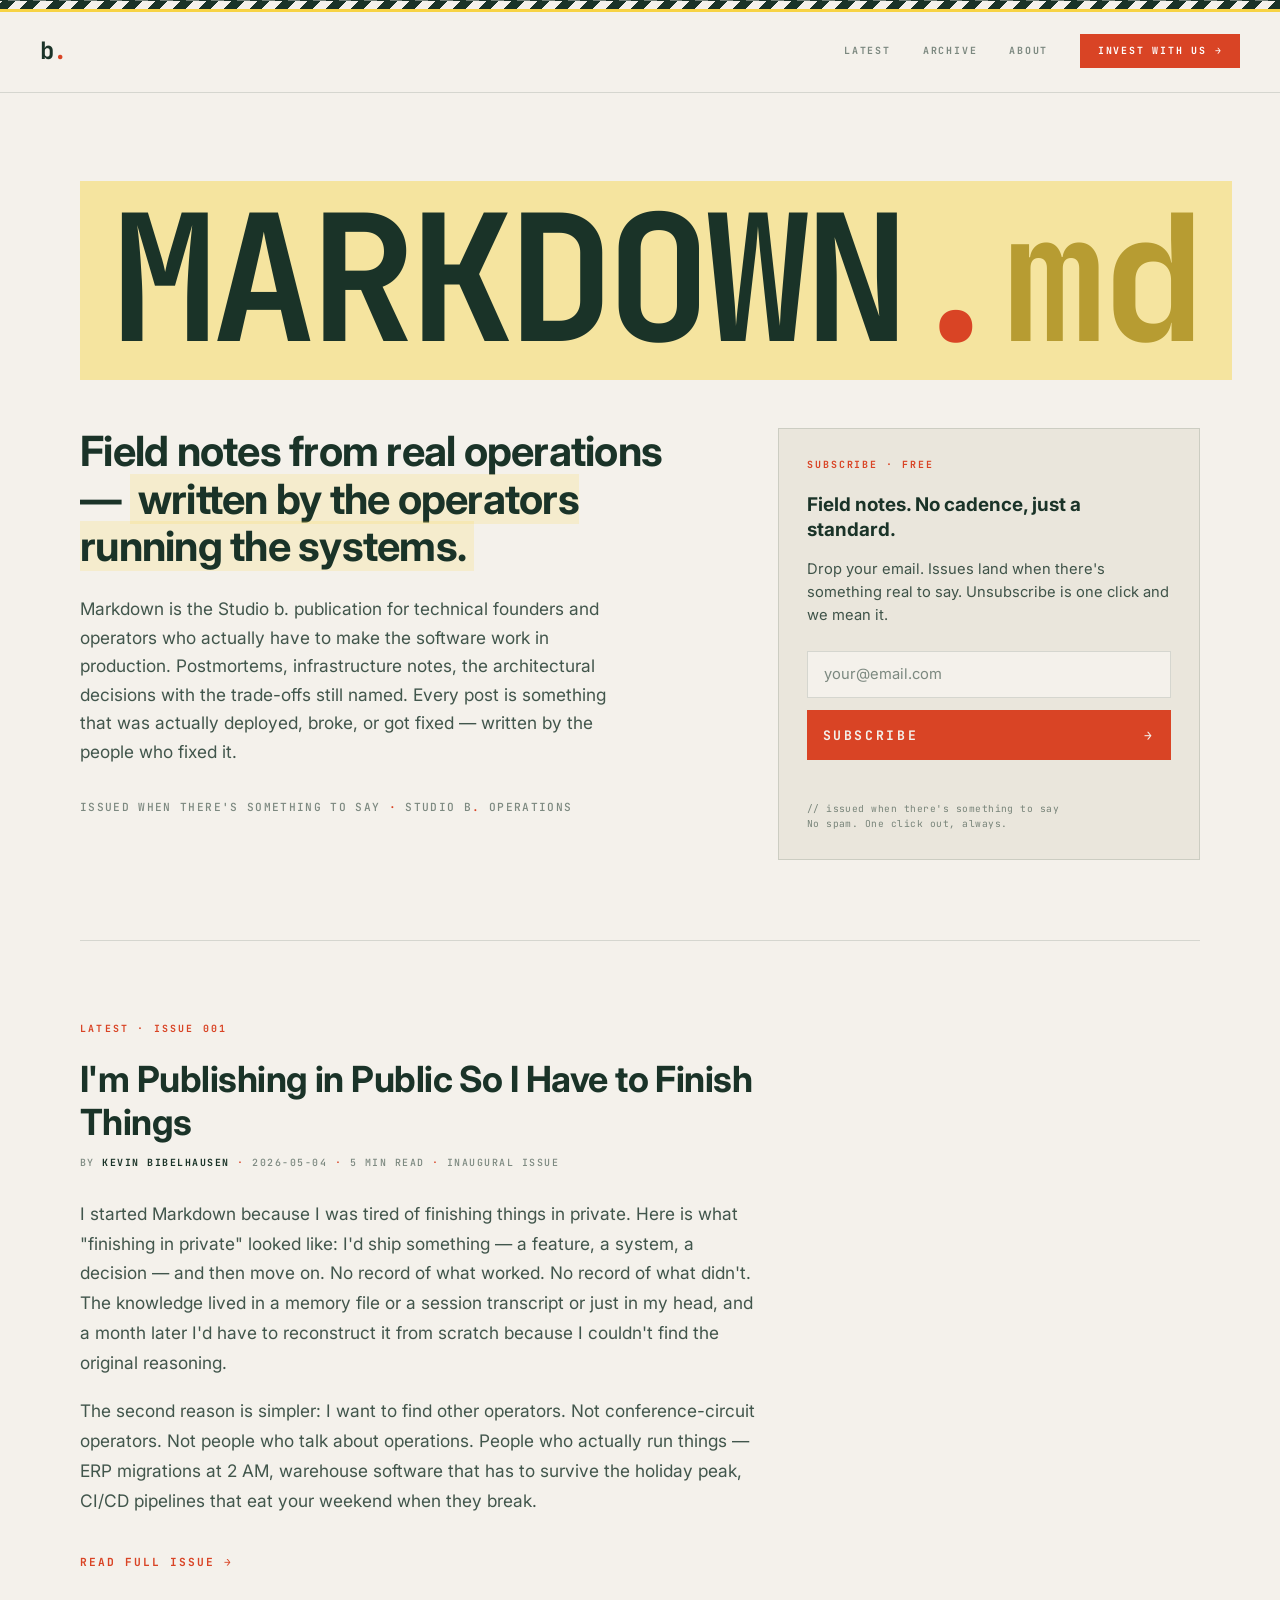
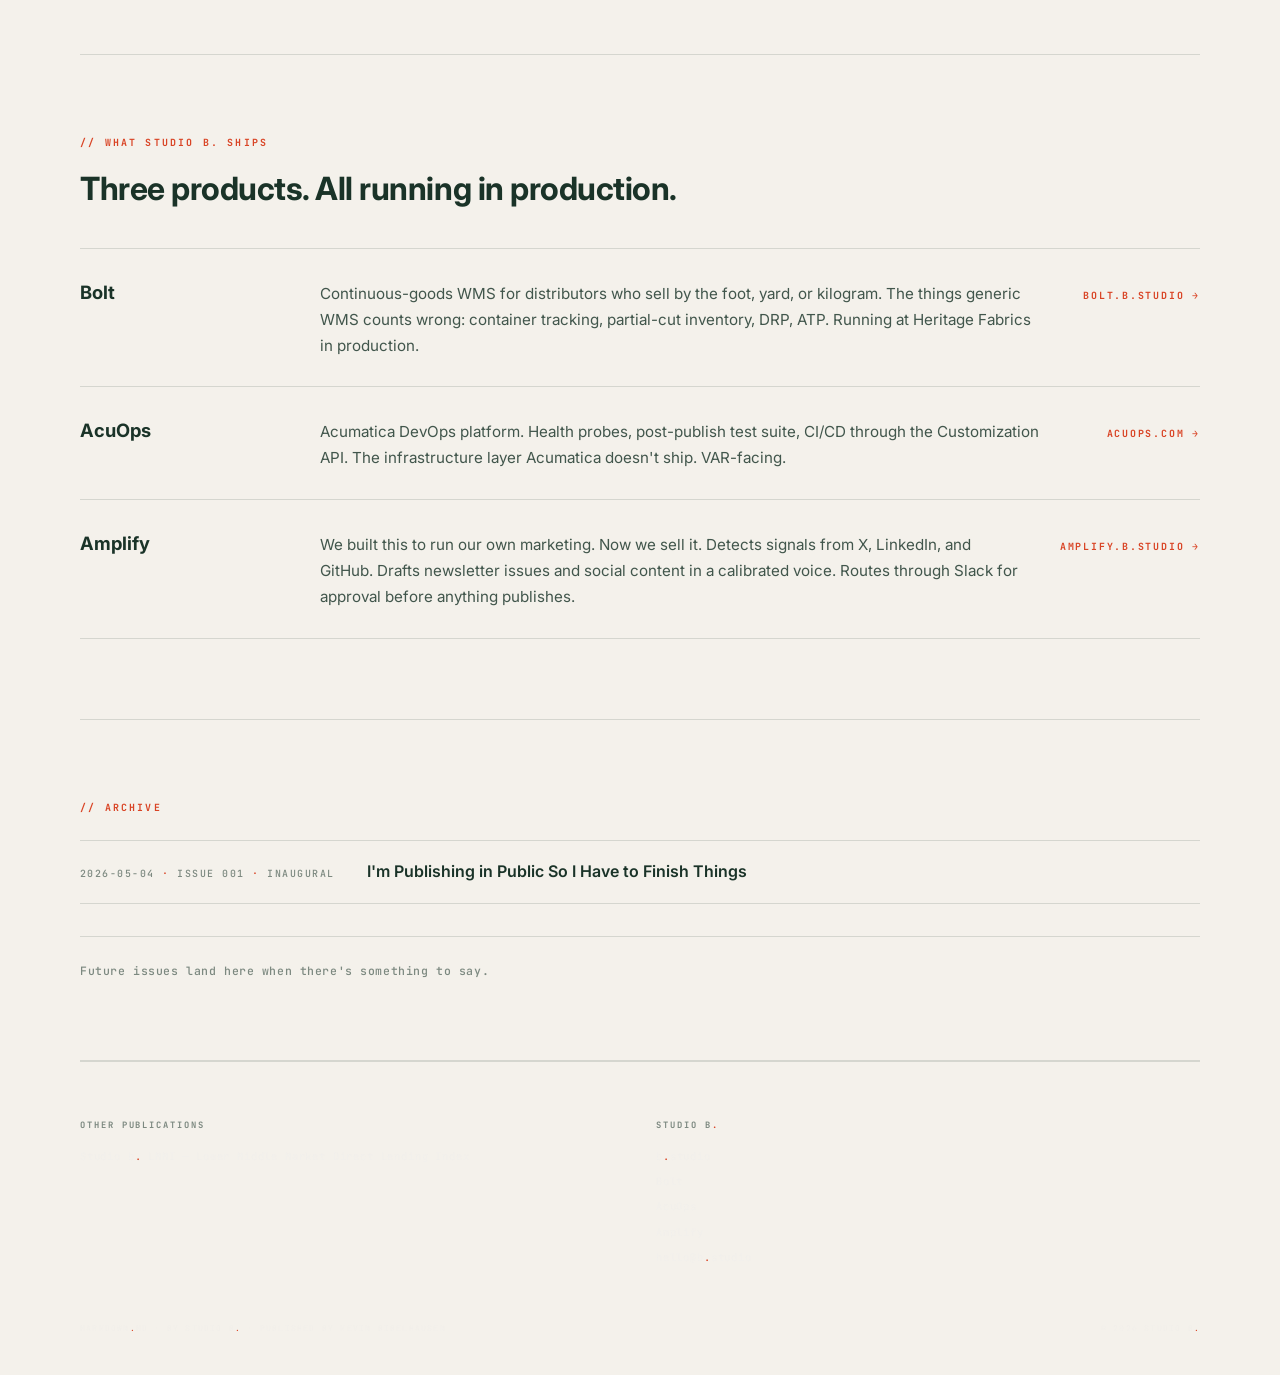
==== commit 8aeb5b42: "design(header): extract binary-accent stripe to assets/header.css Refactor of PR #9 (originally inli" ====
--- a/index.html
+++ b/index.html
@@ -14,6 +14,7 @@
   <link rel="preconnect" href="https://fonts.googleapis.com" />
   <link rel="preconnect" href="https://fonts.gstatic.com" crossorigin />
   <link href="https://fonts.googleapis.com/css2?family=Inter:wght@400;500;600;700;800&family=JetBrains+Mono:wght@400;500;700&display=swap" rel="stylesheet" />
+  <link rel="stylesheet" href="/assets/header.css" />
   <style>
     *, *::before, *::after { box-sizing: border-box; margin: 0; padding: 0; }
 
@@ -39,13 +40,7 @@
     html { height: 100%; scroll-behavior: smooth; }
     body { background: var(--bg); color: var(--body-text); font-family: 'Inter', sans-serif; font-size: 1rem; line-height: 1.65; min-height: 100vh; -webkit-font-smoothing: antialiased; overflow-x: hidden; }
 
-    /* caution stripe — yolk on forest reads as warning tape on paper */
-    .caution-stripe {
-      height: var(--stripe-height);
-      background: repeating-linear-gradient(-45deg,
-        var(--yolk) 0, var(--yolk) 9px,
-        var(--forest) 9px, var(--forest) 18px);
-    }
+    /* Stripe: see /assets/header.css (family-wide binary-accent system) */
 
     /* container */
     .surface {
@@ -57,7 +52,7 @@
     /* masthead */
     .masthead {
       display: flex; align-items: center; justify-content: space-between;
-      padding: 1.75rem 2.5rem;
+      padding: 1.5rem 2.5rem;
       border-bottom: 1px solid var(--rule);
     }
     .bmark {
--- a/assets/header.css
+++ b/assets/header.css
@@ -0,0 +1,39 @@
+/* ============================================================================
+ * Markdown, by Studio b. — family header
+ * Binary-accent stripe system (locked 2026-05-06 via /design-consultation).
+ *
+ * Loaded by every published page on markdown.b.studio. Touch with care.
+ *
+ * Construction (top → bottom):
+ *   1px forest@60 outline + 10px forest/paper diagonal stripe (-45°, 9/9 bands)
+ *   + 1px forest@60 outline + 3px solid yolk accent line (cadence signal).
+ *
+ * Markdown is a CADENCE surface — it gets the yolk accent line.
+ * Yolk is the operator/builder family signal across Studio b. surfaces.
+ * Structural surfaces (b.studio, invest) wear the bare stripe (no ::after).
+ *
+ * Co-located outside the page so future content edits to index.html /
+ * issues/*.html do not touch the visual layer.
+ * ============================================================================ */
+
+.caution-stripe {
+  height: 10px;
+  background: repeating-linear-gradient(
+    -45deg,
+    var(--forest, #1A3328) 0, var(--forest, #1A3328) 9px,
+    var(--bg,     #F4F1EB) 9px, var(--bg,     #F4F1EB) 18px
+  );
+  border-top:    1px solid rgba(26, 51, 40, 0.60);
+  border-bottom: 1px solid rgba(26, 51, 40, 0.60);
+  position: relative;
+}
+
+/* Cadence accent — yolk publication seal under the stripe. */
+.caution-stripe::after {
+  content: '';
+  display: block;
+  position: absolute;
+  left: 0; right: 0; top: 100%;
+  height: 3px;
+  background: var(--yolk, #F7D344);
+}
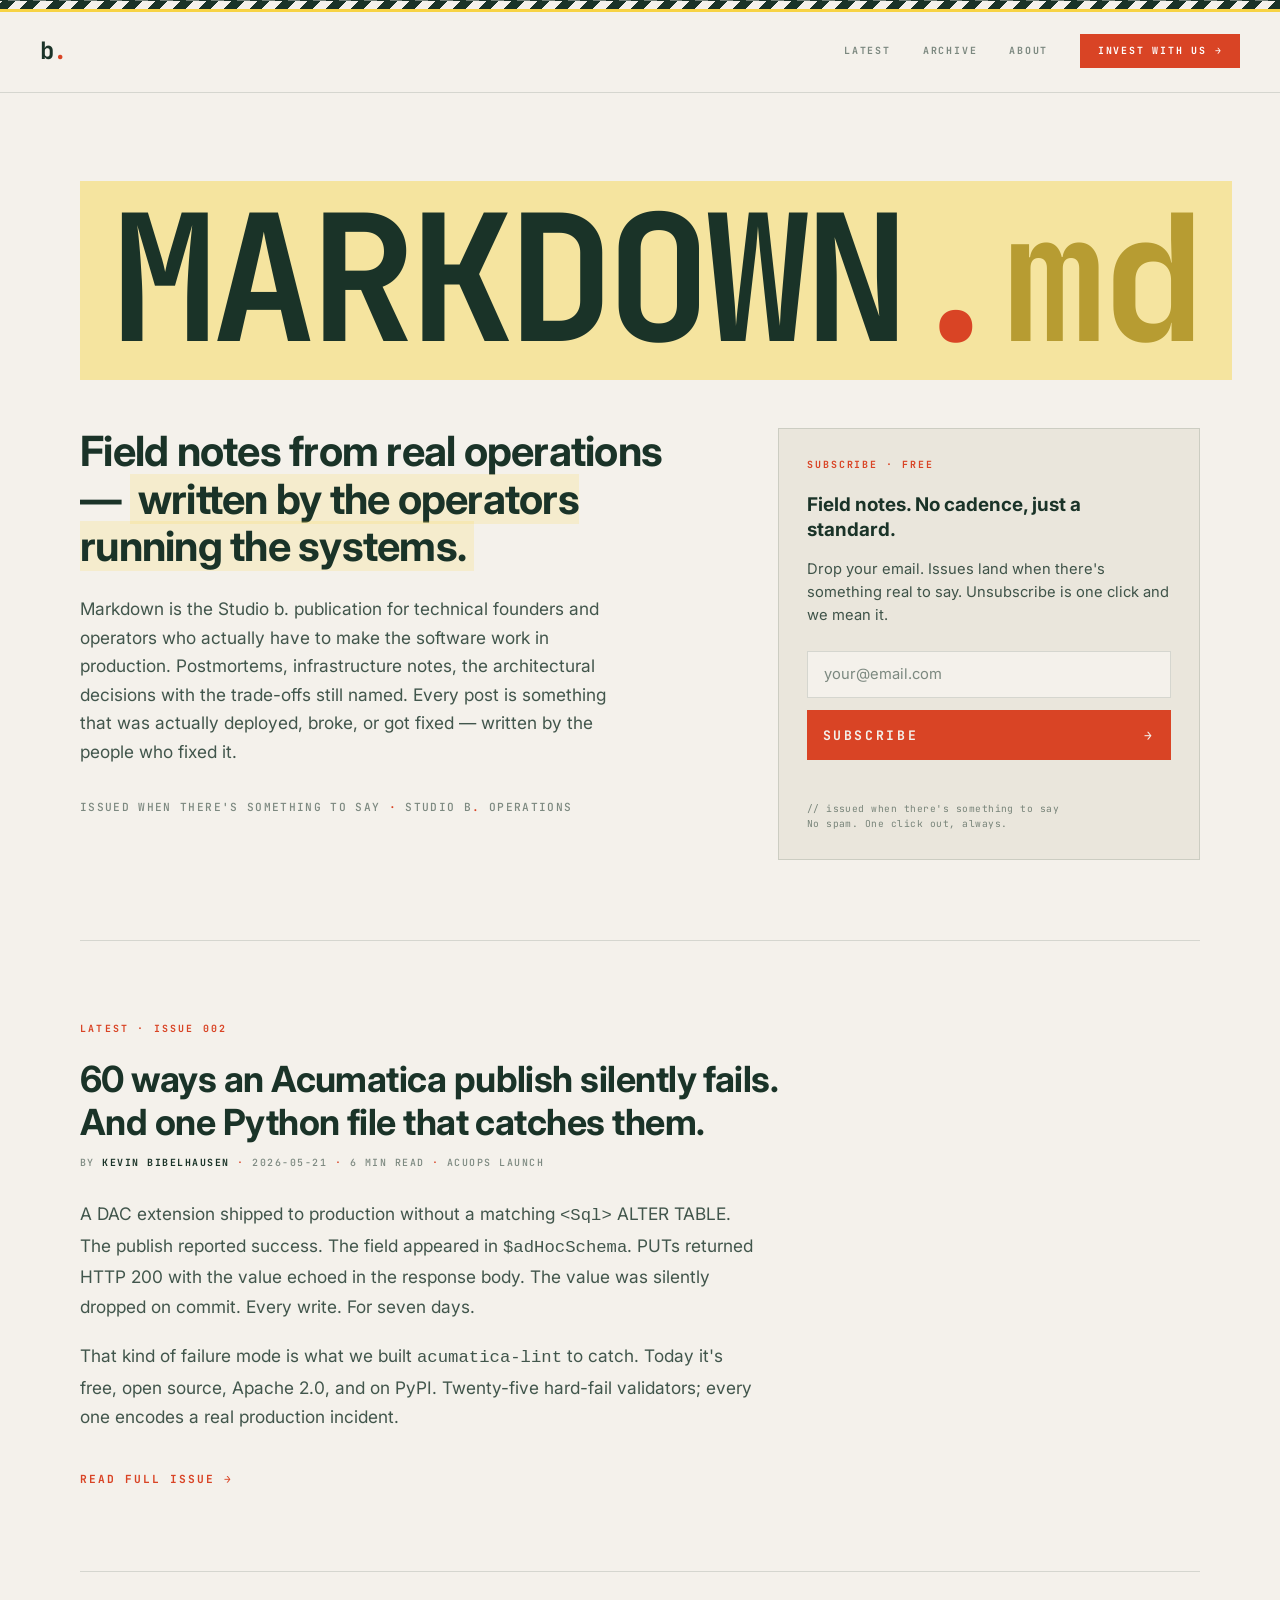
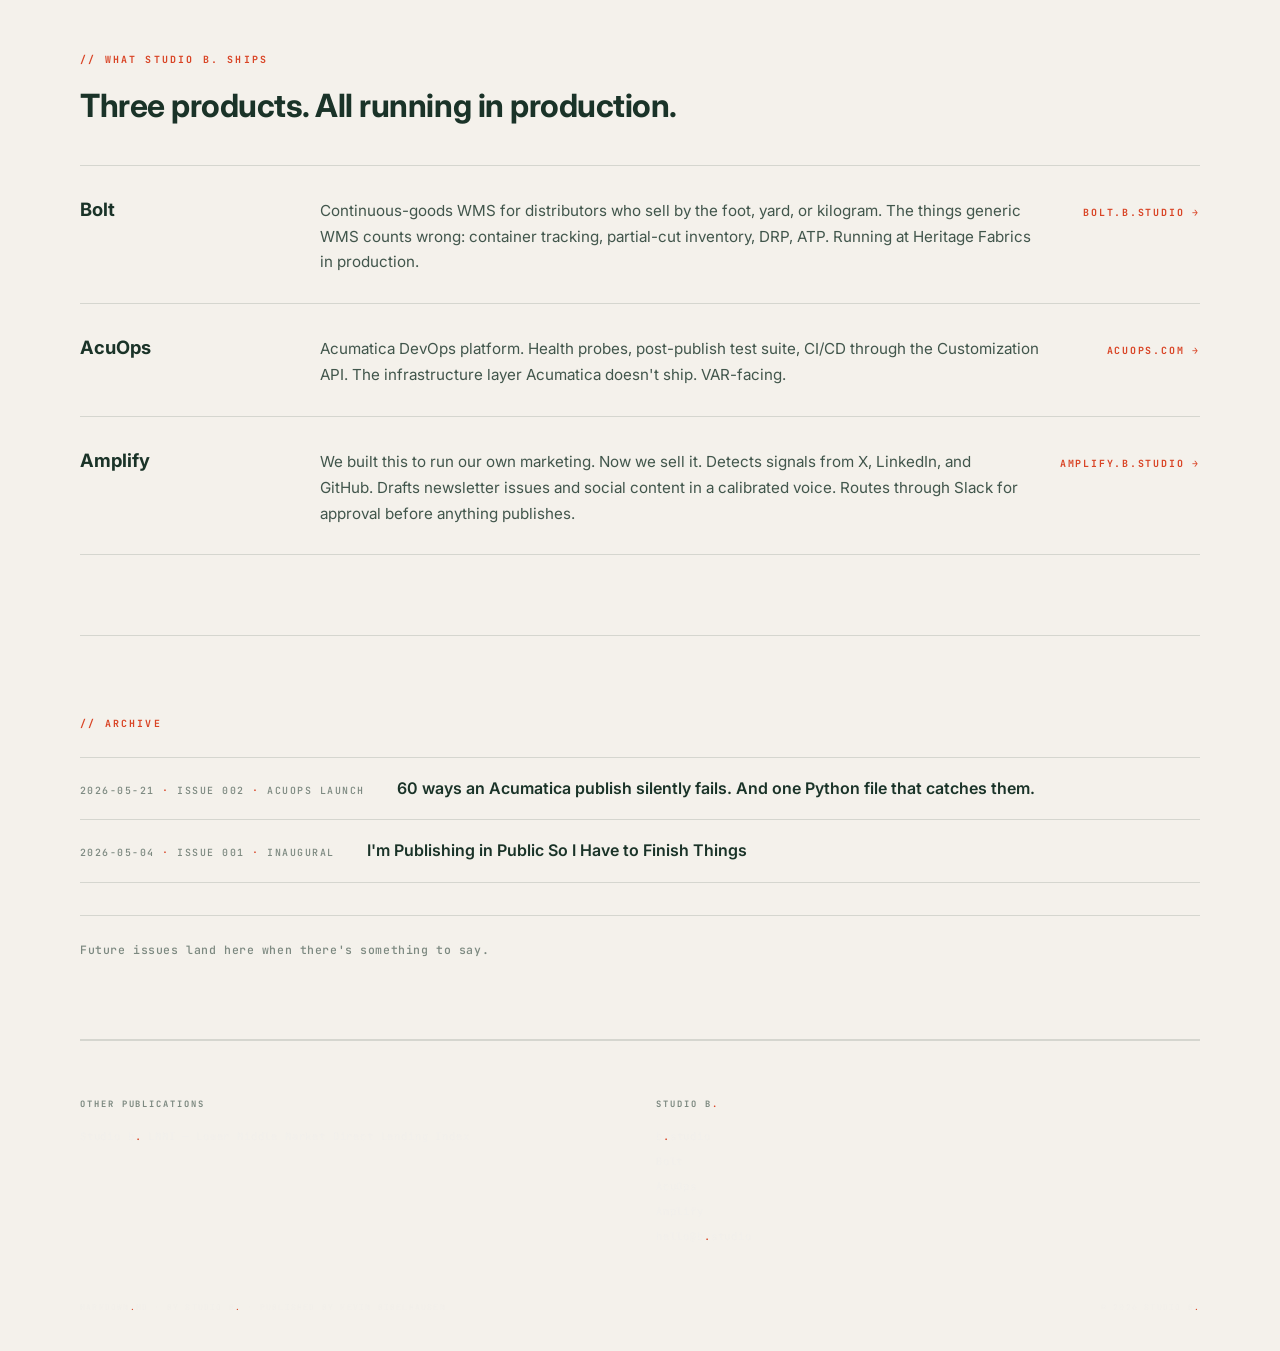
==== commit 89220887: "feat(issue-002): AcuOps launch — 60 ways an Acumatica publish silently fails Markdown issue 002 — th" ====
--- a/index.html
+++ b/index.html
@@ -438,16 +438,16 @@
     </div>
   </div>
 
-  <!-- featured article: Issue 001 -->
+  <!-- featured article: Issue 002 -->
   <section class="featured" id="featured">
-    <p class="sec-eyebrow">LATEST · ISSUE 001</p>
-    <a href="/issues/001-publishing-in-public.html" class="featured-title">I'm Publishing in Public So I Have to Finish Things</a>
-    <p class="byline">BY <strong>KEVIN BIBELHAUSEN</strong> <span class="vm">·</span> 2026-05-04 <span class="vm">·</span> 5 MIN READ <span class="vm">·</span> INAUGURAL ISSUE</p>
+    <p class="sec-eyebrow">LATEST · ISSUE 002</p>
+    <a href="/issues/002-acumatica-lint-launch.html" class="featured-title">60 ways an Acumatica publish silently fails. And one Python file that catches them.</a>
+    <p class="byline">BY <strong>KEVIN BIBELHAUSEN</strong> <span class="vm">·</span> 2026-05-21 <span class="vm">·</span> 6 MIN READ <span class="vm">·</span> ACUOPS LAUNCH</p>
     <div class="featured-lede">
-      <p>I started Markdown because I was tired of finishing things in private. Here is what "finishing in private" looked like: I'd ship something — a feature, a system, a decision — and then move on. No record of what worked. No record of what didn't. The knowledge lived in a memory file or a session transcript or just in my head, and a month later I'd have to reconstruct it from scratch because I couldn't find the original reasoning.</p>
-      <p>The second reason is simpler: I want to find other operators. Not conference-circuit operators. Not people who talk about operations. People who actually run things — ERP migrations at 2 AM, warehouse software that has to survive the holiday peak, CI/CD pipelines that eat your weekend when they break.</p>
-    </div>
-    <a href="/issues/001-publishing-in-public.html" class="read-link">Read full issue →</a>
+      <p>A DAC extension shipped to production without a matching <code>&lt;Sql&gt;</code> ALTER TABLE. The publish reported success. The field appeared in <code>$adHocSchema</code>. PUTs returned HTTP 200 with the value echoed in the response body. The value was silently dropped on commit. Every write. For seven days.</p>
+      <p>That kind of failure mode is what we built <code>acumatica-lint</code> to catch. Today it's free, open source, Apache 2.0, and on PyPI. Twenty-five hard-fail validators; every one encodes a real production incident.</p>
+    </div>
+    <a href="/issues/002-acumatica-lint-launch.html" class="read-link">Read full issue →</a>
   </section>
 
   <!-- what we ship -->
@@ -475,6 +475,10 @@
   <section class="archive" id="archive">
     <p class="sec-eyebrow">// Archive</p>
     <ul class="archive-list">
+      <li class="archive-item">
+        <span class="archive-meta">2026-05-21 <span class="vm">·</span> ISSUE 002 <span class="vm">·</span> ACUOPS LAUNCH</span>
+        <a href="/issues/002-acumatica-lint-launch.html" class="archive-title">60 ways an Acumatica publish silently fails. And one Python file that catches them.</a>
+      </li>
       <li class="archive-item">
         <span class="archive-meta">2026-05-04 <span class="vm">·</span> ISSUE 001 <span class="vm">·</span> INAUGURAL</span>
         <a href="/issues/001-publishing-in-public.html" class="archive-title">I'm Publishing in Public So I Have to Finish Things</a>
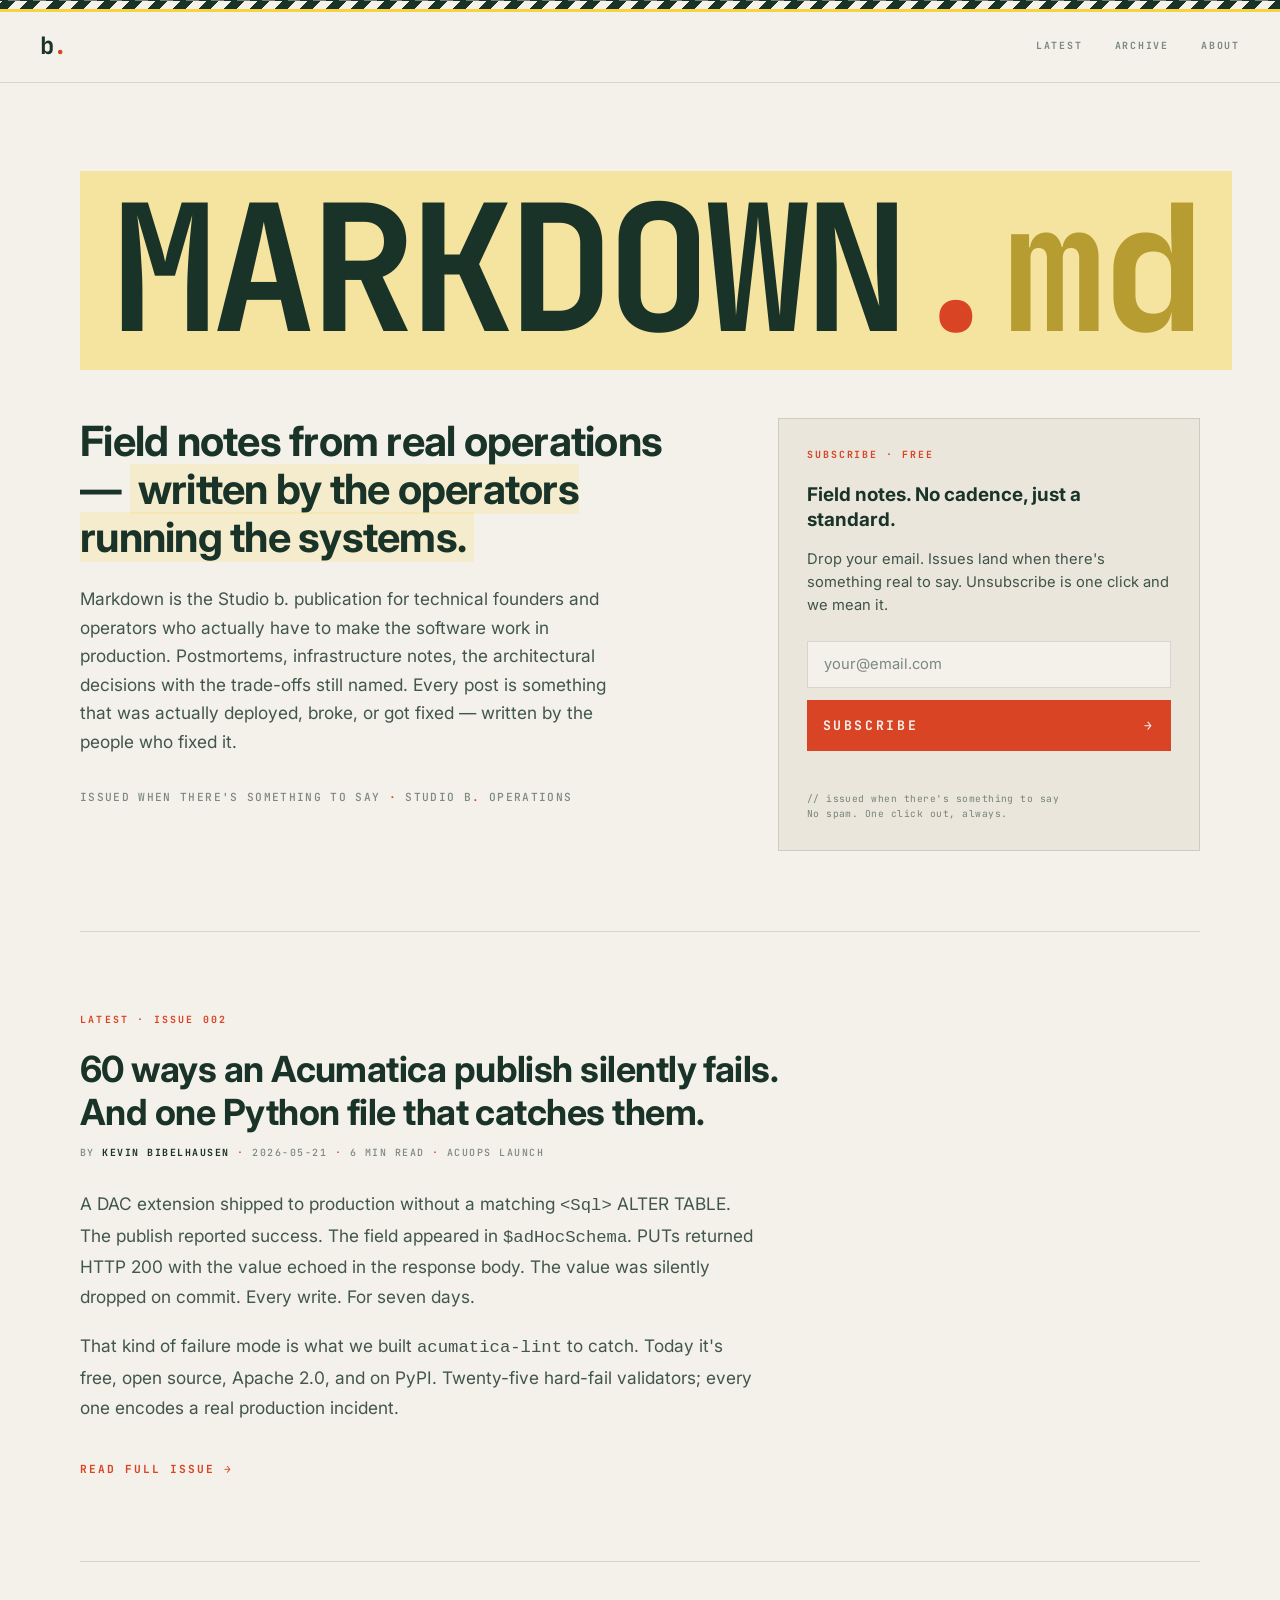
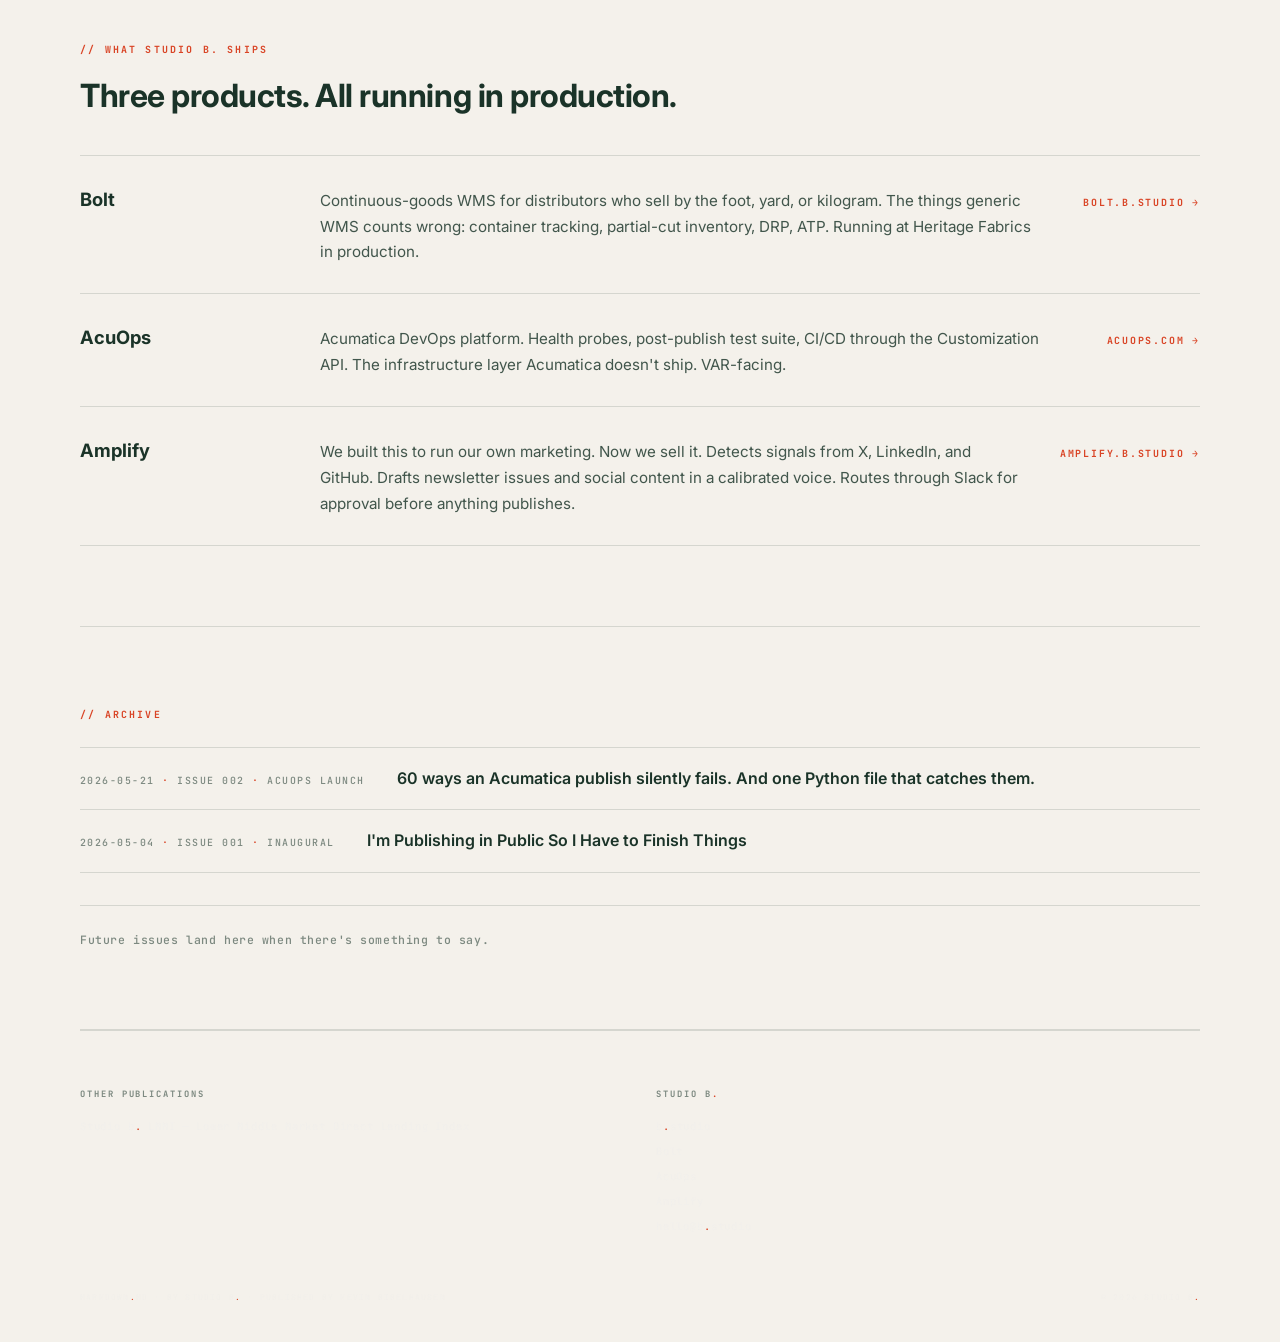
==== commit be528196: "strip dead Invest with us nav link (#341; refs b-studio-website#39) invest.b.studio (Pages deleted 8" ====
--- a/index.html
+++ b/index.html
@@ -404,7 +404,6 @@
     <a href="#featured">Latest</a>
     <a href="#archive">Archive</a>
     <a href="https://b.studio">About</a>
-    <a href="https://invest.b.studio" class="nav-cta">Invest with us →</a>
   </nav>
 </div>
 
